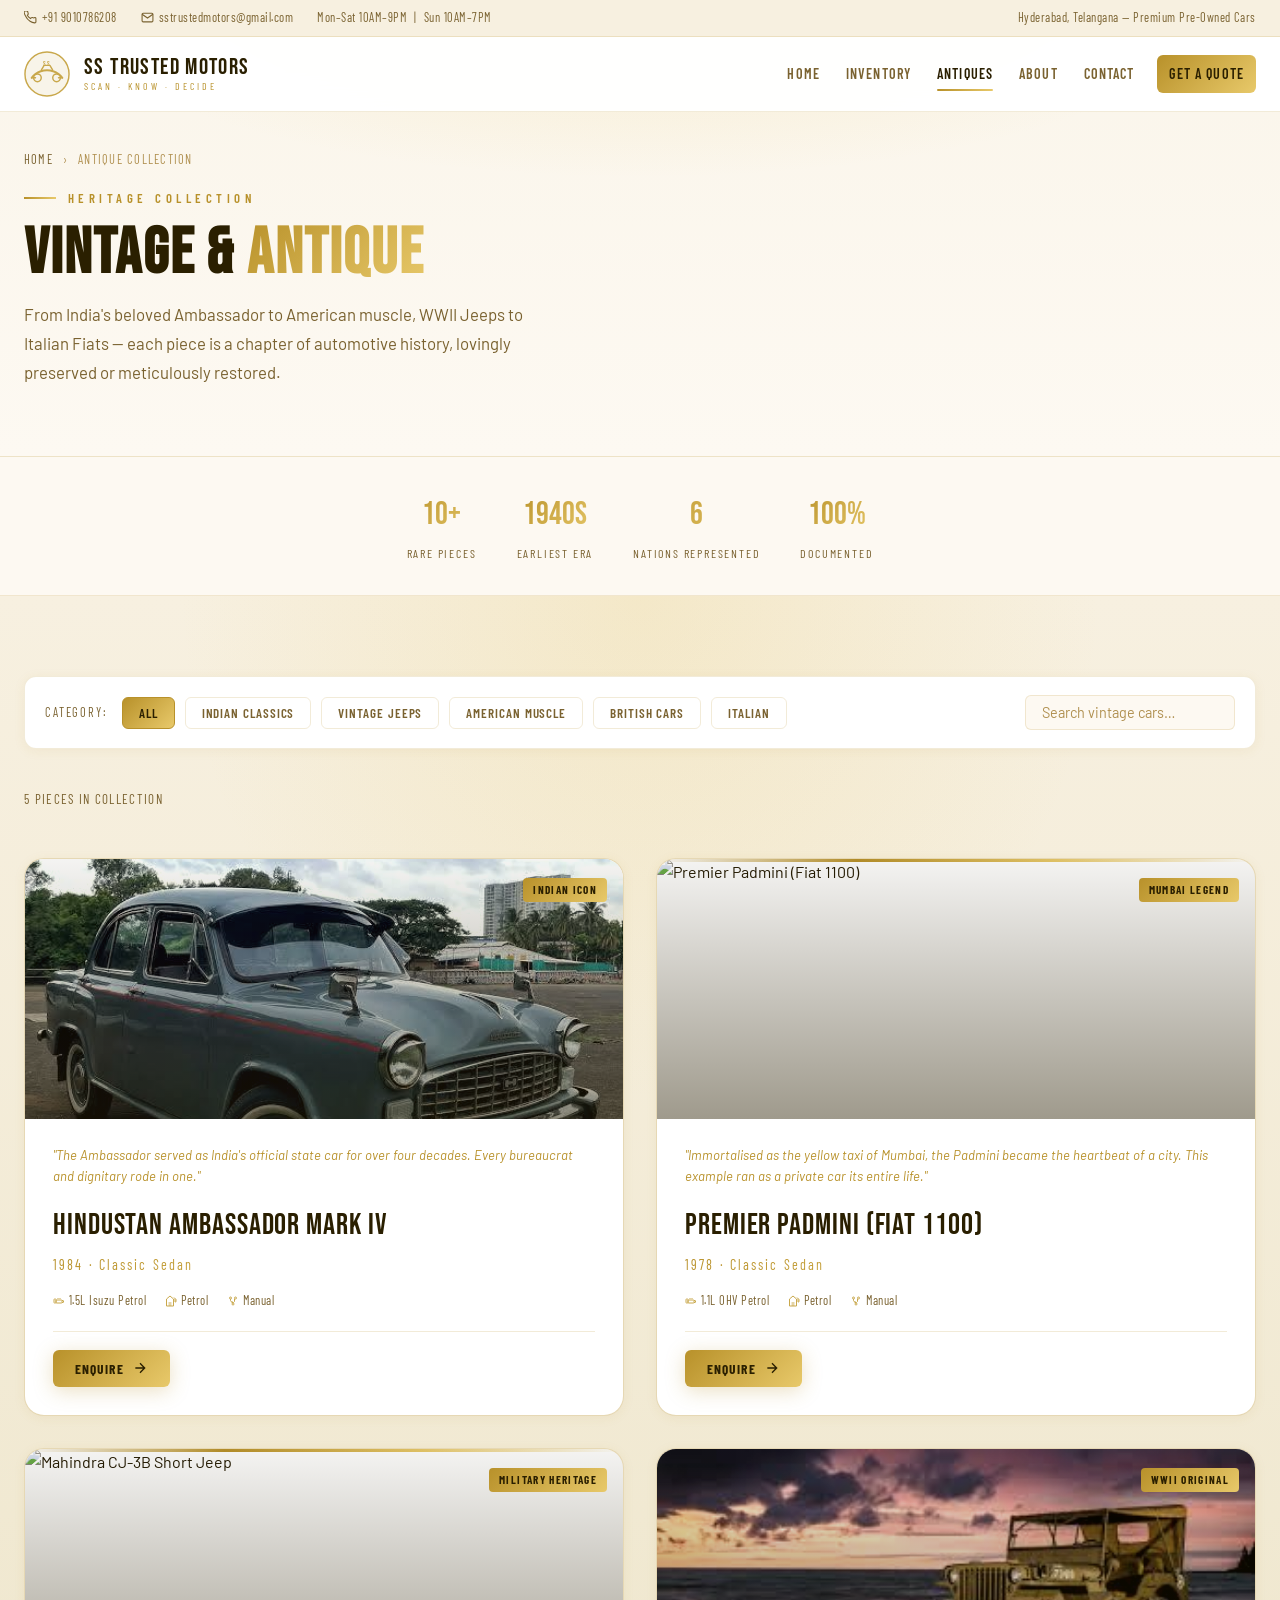
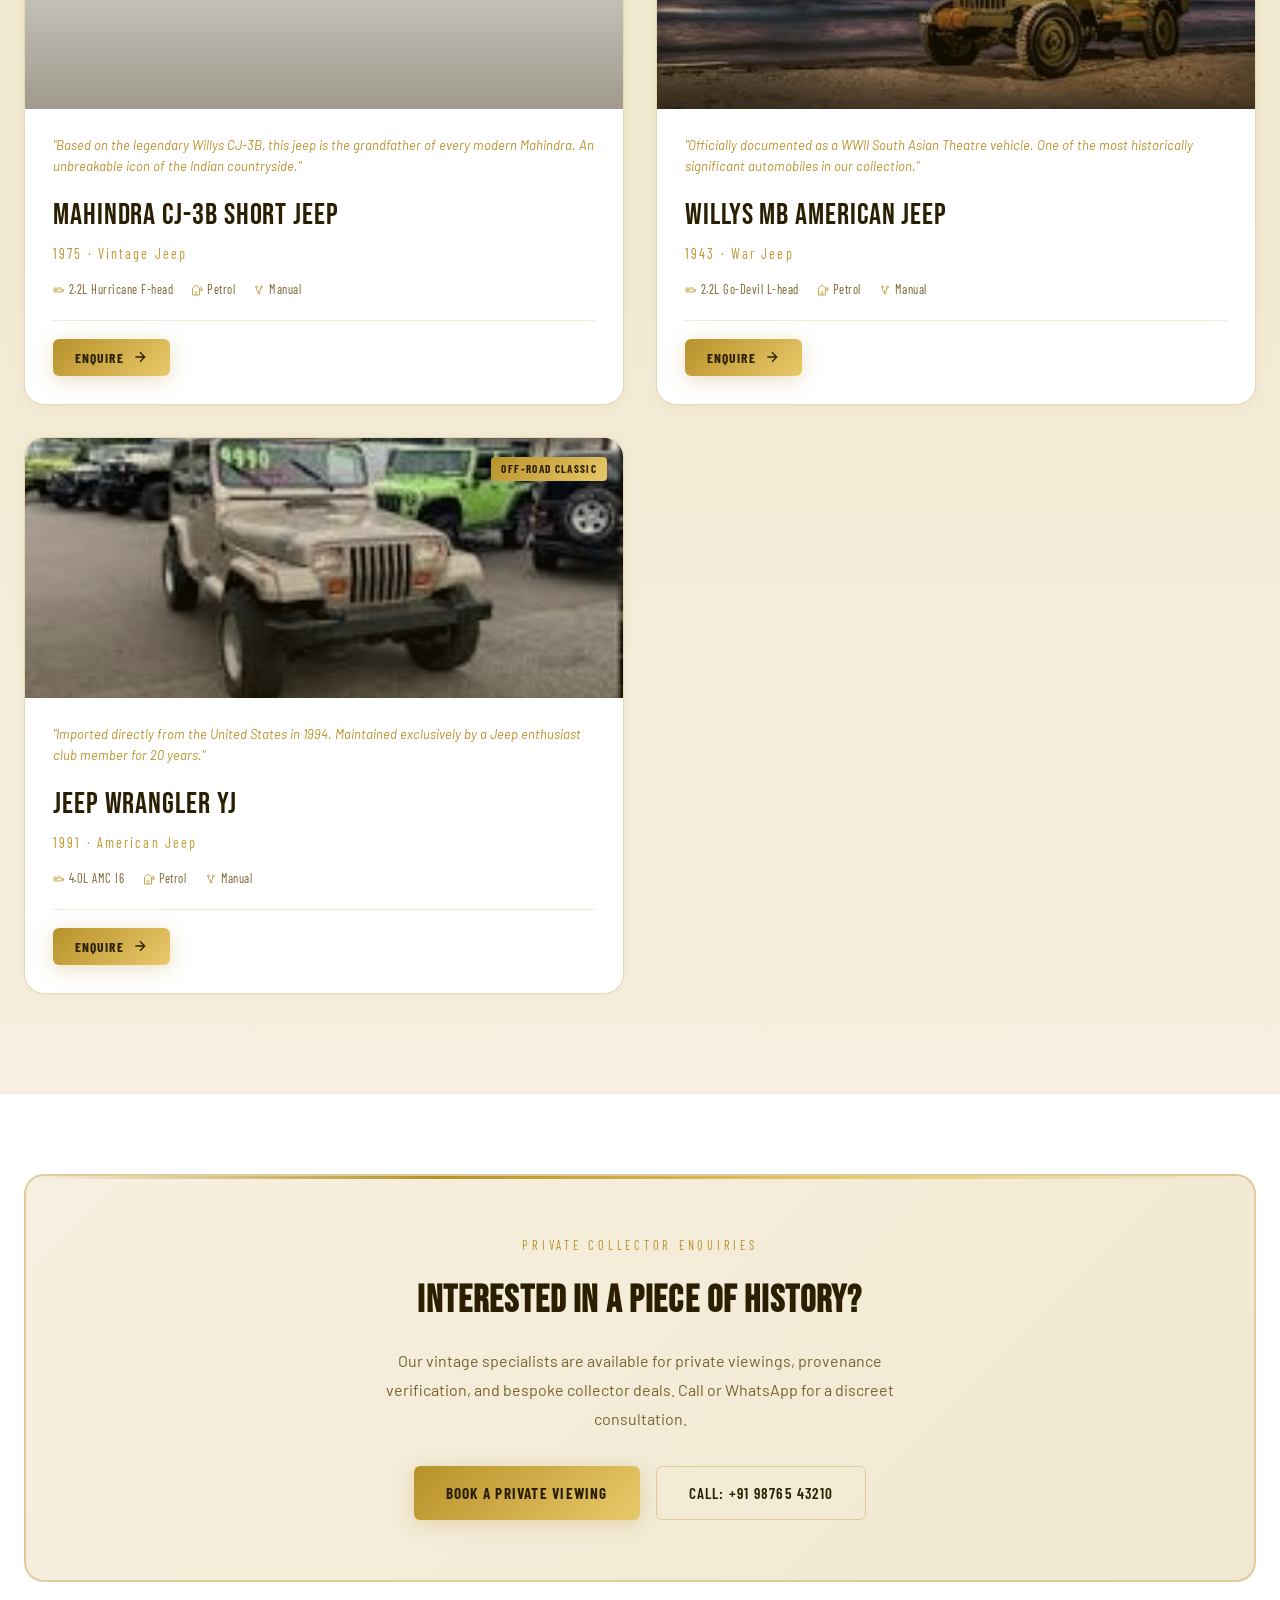
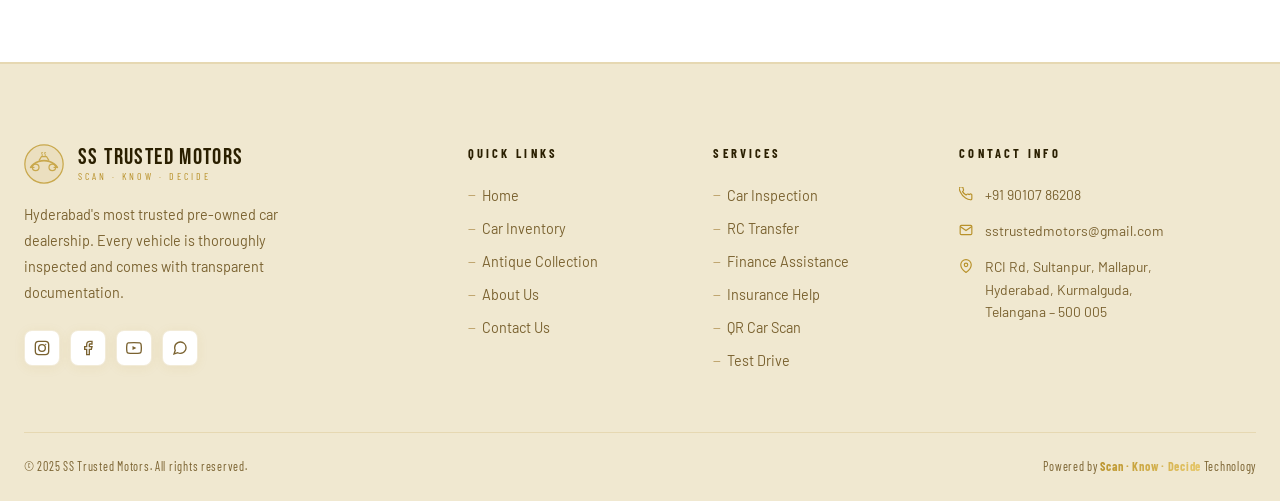
==== antiques.html @ 3db5853d "Add files via upload" ====
<!DOCTYPE html>
<html lang="en">
<head>
  <meta charset="UTF-8">
  <meta name="viewport" content="width=device-width, initial-scale=1.0">
  <title>Antique Collection — SS Trusted Motors</title>
  <meta name="description" content="Rare vintage and classic cars at SS Trusted Motors — Ambassador, Fiat Padmini, Willys Jeep, Mustang, Jaguars and more.">
  <link rel="stylesheet" href="css/styles.css">
</head>
<body>
<div id="header-placeholder"></div>

<section class="page-hero">
  <div class="container">
    <div class="page-hero-content">
      <div class="page-breadcrumb"><a href="index.html">Home</a><span>›</span><span>Antique Collection</span></div>
      <div class="section-label" style="color:var(--gold);">Heritage Collection</div>
      <h1 class="section-title" style="margin-top:14px;font-size:clamp(2.5rem,5vw,4.5rem);">Vintage &amp; <span style="background:linear-gradient(135deg,var(--gold),var(--gold-light));-webkit-background-clip:text;-webkit-text-fill-color:transparent;background-clip:text;">Antique</span></h1>
      <p class="section-sub" style="margin-top:14px;">From India's beloved Ambassador to American muscle, WWII Jeeps to Italian Fiats — each piece is a chapter of automotive history, lovingly preserved or meticulously restored.</p>
    </div>
  </div>
</section>

<!-- Collection Stats -->
<div style="background:var(--bg-warm);border-bottom:1px solid var(--border);padding:32px 0;">
  <div class="container">
    <div style="display:flex;gap:40px;flex-wrap:wrap;justify-content:center;">
      <div style="text-align:center;">
        <div style="font-family:var(--font-display);font-size:2rem;background:linear-gradient(135deg,var(--gold),var(--gold-light));-webkit-background-clip:text;-webkit-text-fill-color:transparent;background-clip:text;">10+</div>
        <div style="font-family:var(--font-condensed);font-size:.75rem;letter-spacing:.15em;text-transform:uppercase;color:var(--muted);margin-top:4px;">Rare Pieces</div>
      </div>
      <div style="text-align:center;">
        <div style="font-family:var(--font-display);font-size:2rem;background:linear-gradient(135deg,var(--gold),var(--gold-light));-webkit-background-clip:text;-webkit-text-fill-color:transparent;background-clip:text;">1940s</div>
        <div style="font-family:var(--font-condensed);font-size:.75rem;letter-spacing:.15em;text-transform:uppercase;color:var(--muted);margin-top:4px;">Earliest Era</div>
      </div>
      <div style="text-align:center;">
        <div style="font-family:var(--font-display);font-size:2rem;background:linear-gradient(135deg,var(--gold),var(--gold-light));-webkit-background-clip:text;-webkit-text-fill-color:transparent;background-clip:text;">6</div>
        <div style="font-family:var(--font-condensed);font-size:.75rem;letter-spacing:.15em;text-transform:uppercase;color:var(--muted);margin-top:4px;">Nations Represented</div>
      </div>
      <div style="text-align:center;">
        <div style="font-family:var(--font-display);font-size:2rem;background:linear-gradient(135deg,var(--gold),var(--gold-light));-webkit-background-clip:text;-webkit-text-fill-color:transparent;background-clip:text;">100%</div>
        <div style="font-family:var(--font-condensed);font-size:.75rem;letter-spacing:.15em;text-transform:uppercase;color:var(--muted);margin-top:4px;">Documented</div>
      </div>
    </div>
  </div>
</div>

<section class="antiques-section" style="padding-top:80px;">
  <div class="container" style="position:relative;z-index:1;">

    <!-- Category filter -->
    <div class="filter-bar" style="margin-bottom:40px;">
      <span class="filter-label">Category:</span>
      <button class="filter-btn active" data-filter="all">All</button>
      <button class="filter-btn" data-filter="Classic Sedan">Indian Classics</button>
      <button class="filter-btn" data-filter="Vintage Jeep">Vintage Jeeps</button>
      <button class="filter-btn" data-filter="American Muscle">American Muscle</button>
      <button class="filter-btn" data-filter="British">British Cars</button>
      <button class="filter-btn" data-filter="Italian">Italian</button>
      <div class="filter-search"><input type="text" id="ant-search" placeholder="Search vintage cars…" autocomplete="off"></div>
    </div>

    <div id="antique-count" style="font-family:var(--font-condensed);font-size:.82rem;letter-spacing:.1em;color:var(--muted);text-transform:uppercase;margin-bottom:20px;"></div>

    <div class="antiques-grid" id="antiques-container">
      <div class="loading-state" style="grid-column:1/-1;"><div class="loading-spinner" style="border-top-color:var(--gold);"></div>Loading collection…</div>
    </div>
  </div>
</section>

<!-- Collector CTA -->
<section style="padding:80px 0;">
  <div class="container">
    <div class="reveal" style="background:linear-gradient(135deg,var(--bg-mid),var(--bg-soft));border:2px solid var(--border-mid);border-radius:var(--radius-lg);padding:60px 48px;text-align:center;position:relative;overflow:hidden;">
      <div style="position:absolute;top:0;left:0;right:0;height:3px;background:linear-gradient(90deg,transparent,var(--gold),var(--gold-light),transparent);"></div>
      <div style="font-family:var(--font-condensed);font-size:.78rem;letter-spacing:.3em;text-transform:uppercase;color:var(--gold);margin-bottom:14px;">Private Collector Enquiries</div>
      <h2 style="font-family:var(--font-display);font-size:clamp(1.8rem,3vw,2.8rem);letter-spacing:.03em;color:var(--text);margin-bottom:16px;">Interested in a Piece of History?</h2>
      <p style="color:var(--muted);max-width:520px;margin:0 auto 32px;line-height:1.8;">Our vintage specialists are available for private viewings, provenance verification, and bespoke collector deals. Call or WhatsApp for a discreet consultation.</p>
      <div style="display:flex;gap:16px;justify-content:center;flex-wrap:wrap;">
        <a href="contact.html" class="btn btn-gold">Book a Private Viewing</a>
        <a href="tel:+919876543210" class="btn btn-outline">Call: +91 98765 43210</a>
      </div>
    </div>
  </div>
</section>

<div id="footer-placeholder"></div>
<script src="js/partials.js"></script>
<script src="js/main.js"></script>
<script>
let allAntiques=[], activeFilter='all', searchQuery='';

// Broad category matching
function matchFilter(car, filter){
  if(filter==='all') return true;
  if(filter==='Classic Sedan') return car.category.includes('Sedan')||car.category.includes('Classic');
  if(filter==='Vintage Jeep') return car.category.includes('Jeep');
  if(filter==='American Muscle') return car.category.includes('American')||car.category.includes('Muscle');
  if(filter==='British') return car.category.includes('British');
  if(filter==='Italian') return car.category.includes('Italian');
  return true;
}

function renderAntiques(){
  let filtered=[...allAntiques];
  filtered=filtered.filter(c=>matchFilter(c,activeFilter));
  if(searchQuery){
    const q=searchQuery.toLowerCase();
    filtered=filtered.filter(c=>c.name.toLowerCase().includes(q)||String(c.year).includes(q)||c.category.toLowerCase().includes(q));
  }
  const container=document.getElementById('antiques-container');
  document.getElementById('antique-count').textContent=`${filtered.length} piece${filtered.length!==1?'s':''} in collection`;
  if(!filtered.length){container.innerHTML='<div class="empty-state" style="grid-column:1/-1;"><p>No pieces match.</p></div>';return;}
  container.innerHTML=filtered.map(c=>SS.antiqueCardHTML(c)).join('');
  SS.triggerReveal(container);
}

(async function(){
  try{
    allAntiques=await SS.fetchJSON('data/antiques.json');
    renderAntiques();
  }catch(e){document.getElementById('antiques-container').innerHTML='<div class="empty-state" style="grid-column:1/-1;"><p>Failed to load.</p></div>';}

  document.querySelectorAll('.filter-btn').forEach(btn=>{
    btn.addEventListener('click',()=>{
      activeFilter=btn.dataset.filter;
      document.querySelectorAll('.filter-btn').forEach(b=>b.classList.remove('active'));
      btn.classList.add('active'); renderAntiques();
    });
  });

  let t;
  document.getElementById('ant-search').addEventListener('input',e=>{
    clearTimeout(t);t=setTimeout(()=>{searchQuery=e.target.value.trim();renderAntiques();},300);
  });
})();
</script>
</body>
</html>
---- css/styles.css ----
/* =============================================
   SS Trusted Motors — styles.css
   Pure White & Gold Luxury Theme
   ============================================= */

@import url('https://fonts.googleapis.com/css2?family=Bebas+Neue&family=Barlow:ital,wght@0,300;0,400;0,500;0,600;0,700;1,300&family=Barlow+Condensed:wght@400;500;600;700&display=swap');

:root {
  --gold:         #b8912a;
  --gold-mid:     #c9a84c;
  --gold-light:   #e8c96a;
  --gold-pale:    #f5e6b8;
  --gold-faint:   #fdf6e3;
  --gold-glow:    rgba(184,145,42,0.28);

  --bg:           #ffffff;
  --bg-warm:      #fdf9f2;
  --bg-mid:       #f7f0e0;
  --bg-soft:      #f0e8d0;
  --bg-card:      #ffffff;
  --bg-section:   #faf5ea;

  --border:       rgba(184,145,42,0.18);
  --border-mid:   rgba(184,145,42,0.35);
  --border-strong:rgba(184,145,42,0.55);

  --text:         #2a1f00;
  --text-mid:     #4a3800;
  --muted:        #7a6230;
  --muted-light:  #b09050;

  --font-display:   'Bebas Neue', sans-serif;
  --font-condensed: 'Barlow Condensed', sans-serif;
  --font-body:      'Barlow', sans-serif;
  --radius:    12px;
  --radius-lg: 20px;
  --shadow-sm:   0 2px 12px rgba(184,145,42,0.08);
  --shadow-card: 0 6px 32px rgba(184,145,42,0.12), 0 1px 6px rgba(0,0,0,0.04);
  --shadow-gold: 0 12px 48px rgba(184,145,42,0.22);
  --transition:  all 0.3s cubic-bezier(0.4,0,0.2,1);
}

*,*::before,*::after{box-sizing:border-box;margin:0;padding:0}
html{scroll-behavior:smooth}
body{font-family:var(--font-body);background:var(--bg);color:var(--text);line-height:1.6;overflow-x:hidden}
img{max-width:100%;height:auto;display:block}
a{text-decoration:none;color:inherit}
ul{list-style:none}
button{cursor:pointer;border:none;font-family:inherit}
::-webkit-scrollbar{width:6px}
::-webkit-scrollbar-track{background:var(--bg-mid)}
::-webkit-scrollbar-thumb{background:var(--gold-mid);border-radius:3px}

/* ─── Typography ─── */
.section-label{font-family:var(--font-condensed);font-size:.8rem;font-weight:600;letter-spacing:.35em;text-transform:uppercase;color:var(--gold);display:flex;align-items:center;gap:12px}
.section-label::before{content:'';width:32px;height:2px;background:linear-gradient(90deg,var(--gold),var(--gold-light));display:inline-block;flex-shrink:0}
.section-title{font-family:var(--font-display);font-size:clamp(2.2rem,5vw,4rem);letter-spacing:.03em;line-height:1;color:var(--text)}
.section-sub{font-size:1.05rem;color:var(--muted);max-width:540px;line-height:1.7}
.container{max-width:1280px;margin:0 auto;padding:0 24px}
section{padding:100px 0}

/* ─── Buttons ─── */
.btn{display:inline-flex;align-items:center;gap:8px;padding:14px 32px;border-radius:6px;font-family:var(--font-condensed);font-size:.95rem;font-weight:600;letter-spacing:.08em;text-transform:uppercase;transition:var(--transition);border:none}
.btn-primary{background:linear-gradient(135deg,var(--gold),var(--gold-light));color:var(--text);box-shadow:0 4px 20px var(--gold-glow)}
.btn-primary:hover{background:linear-gradient(135deg,var(--gold-mid),var(--gold-pale));transform:translateY(-2px);box-shadow:0 10px 32px var(--gold-glow)}
.btn-outline{background:transparent;color:var(--text);border:1.5px solid var(--border-mid)}
.btn-outline:hover{border-color:var(--gold);color:var(--gold);background:rgba(184,145,42,.06);transform:translateY(-2px)}
.btn-gold{background:linear-gradient(135deg,var(--gold),var(--gold-light));color:var(--text);font-weight:700;box-shadow:0 4px 20px var(--gold-glow)}
.btn-gold:hover{transform:translateY(-2px);box-shadow:0 10px 32px var(--gold-glow)}
.btn-sm{padding:10px 22px;font-size:.85rem}
.btn svg{width:16px;height:16px;flex-shrink:0}

/* ─── Badge ─── */
.badge{display:inline-block;padding:3px 10px;border-radius:4px;font-family:var(--font-condensed);font-size:.7rem;font-weight:700;letter-spacing:.12em;text-transform:uppercase;background:linear-gradient(135deg,var(--gold),var(--gold-light));color:var(--text)}
.badge-gold{background:linear-gradient(135deg,var(--gold),var(--gold-light));color:var(--text)}

/* ─── HEADER ─── */
.site-header{position:fixed;top:0;left:0;right:0;z-index:1000;background:rgba(255,255,255,.97);backdrop-filter:blur(16px);border-bottom:1px solid var(--border);transition:var(--transition)}
.site-header.scrolled{box-shadow:var(--shadow-card)}
.header-top{border-bottom:1px solid var(--border);padding:8px 0;background:var(--bg-mid)}
.header-top-inner{display:flex;justify-content:space-between;align-items:center;font-size:.78rem;color:var(--muted);font-family:var(--font-condensed);letter-spacing:.04em}
.header-contact-strip{display:flex;gap:24px}
.header-contact-strip a{color:var(--muted);transition:color .2s;display:inline-flex;align-items:center;gap:5px}
.header-contact-strip a:hover{color:var(--gold)}
.header-main{display:flex;align-items:center;justify-content:space-between;padding:14px 0}
.logo{display:flex;align-items:center;gap:14px}
.logo-icon{width:46px;height:46px}
.logo-icon svg{width:100%;height:100%}
.logo-text{display:flex;flex-direction:column;line-height:1}
.logo-name{font-family:var(--font-display);font-size:1.45rem;letter-spacing:.06em;color:var(--text)}
.logo-tagline{font-family:var(--font-condensed);font-size:.62rem;letter-spacing:.3em;text-transform:uppercase;color:var(--gold);margin-top:2px}
.nav-menu{display:flex;align-items:center;gap:2px}
.nav-link{font-family:var(--font-condensed);font-size:.88rem;font-weight:600;letter-spacing:.08em;text-transform:uppercase;color:var(--muted);padding:8px 12px;border-radius:6px;transition:var(--transition);position:relative}
.nav-link:hover,.nav-link.active{color:var(--text)}
.nav-link.active::after{content:'';position:absolute;bottom:2px;left:12px;right:12px;height:2px;background:linear-gradient(90deg,var(--gold),var(--gold-light));border-radius:1px}
.nav-cta{background:linear-gradient(135deg,var(--gold),var(--gold-light));color:var(--text)!important;border-radius:6px;margin-left:8px}
.nav-cta:hover{box-shadow:0 4px 16px var(--gold-glow);transform:translateY(-1px)}
.nav-cta::after{display:none!important}
.nav-toggle{display:none;background:none;flex-direction:column;gap:5px;padding:6px}
.nav-toggle span{width:24px;height:2px;background:var(--text);border-radius:2px;transition:var(--transition);display:block}
.nav-toggle.open span:nth-child(1){transform:rotate(45deg) translate(5px,5px)}
.nav-toggle.open span:nth-child(2){opacity:0}
.nav-toggle.open span:nth-child(3){transform:rotate(-45deg) translate(5px,-5px)}

/* ─── HERO ─── */
.hero{min-height:100vh;display:flex;align-items:center;position:relative;overflow:hidden;padding-top:100px;background:var(--bg-section)}
.hero-bg{position:absolute;inset:0;background:radial-gradient(ellipse 80% 70% at 60% 50%,rgba(232,201,106,.32) 0%,transparent 65%),radial-gradient(ellipse 60% 80% at 0% 50%,rgba(245,230,184,.5) 0%,transparent 55%),linear-gradient(135deg,var(--bg-warm) 0%,var(--bg-mid) 100%);z-index:0}
.hero-bg-img{position:absolute;inset:0;background:url('https://images.unsplash.com/photo-1492144534655-ae79c964c9d7?w=1600&q=60') center/cover no-repeat;opacity:.04;z-index:-1}
.hero-grid{position:absolute;inset:0;background-image:linear-gradient(rgba(184,145,42,.07) 1px,transparent 1px),linear-gradient(90deg,rgba(184,145,42,.07) 1px,transparent 1px);background-size:60px 60px;z-index:0}
.hero-content{position:relative;z-index:1;max-width:680px}
.hero-eyebrow{display:inline-flex;align-items:center;gap:10px;background:rgba(184,145,42,.12);border:1px solid var(--border-mid);border-radius:100px;padding:6px 16px;font-family:var(--font-condensed);font-size:.78rem;font-weight:600;letter-spacing:.2em;text-transform:uppercase;color:var(--gold);margin-bottom:28px;animation:fadeInDown .8s ease both}
.hero-eyebrow span{width:6px;height:6px;border-radius:50%;background:var(--gold);animation:pulse 2s ease-in-out infinite}
.hero-title{font-family:var(--font-display);font-size:clamp(3.5rem,8vw,7.5rem);line-height:.92;letter-spacing:.02em;margin-bottom:16px;color:var(--text);animation:fadeInUp .8s .1s ease both}
.hero-title .accent{background:linear-gradient(135deg,var(--gold),#d4a017,var(--gold-light));-webkit-background-clip:text;-webkit-text-fill-color:transparent;background-clip:text}
.hero-tagline{font-family:var(--font-condensed);font-size:clamp(1.1rem,2.5vw,1.5rem);font-weight:400;letter-spacing:.5em;text-transform:uppercase;color:var(--muted);margin-bottom:28px;animation:fadeInUp .8s .2s ease both}
.hero-desc{font-size:1.05rem;color:var(--muted);line-height:1.8;max-width:500px;margin-bottom:44px;animation:fadeInUp .8s .3s ease both}
.hero-actions{display:flex;gap:16px;flex-wrap:wrap;animation:fadeInUp .8s .4s ease both}
.hero-stats{display:flex;gap:40px;margin-top:64px;padding-top:40px;border-top:1px solid var(--border);animation:fadeInUp .8s .5s ease both;flex-wrap:wrap}
.hero-stat-num{font-family:var(--font-display);font-size:2.4rem;color:var(--text);letter-spacing:.02em;line-height:1}
.hero-stat-num span{background:linear-gradient(135deg,var(--gold),var(--gold-light));-webkit-background-clip:text;-webkit-text-fill-color:transparent;background-clip:text}
.hero-stat-label{font-family:var(--font-condensed);font-size:.75rem;letter-spacing:.2em;text-transform:uppercase;color:var(--muted);margin-top:4px}
.hero-car-visual{position:absolute;right:-5%;bottom:0;width:55%;z-index:0;opacity:.85;animation:heroCarSlide 1s .2s ease both}
.hero-car-visual img{width:100%;filter:drop-shadow(0 20px 60px rgba(184,145,42,.2))}

/* ─── Smart Showroom ─── */
.smart-showroom{background:var(--bg-warm);border-top:1px solid var(--border);border-bottom:1px solid var(--border);padding:80px 0}
.showroom-grid{display:grid;grid-template-columns:1fr 1fr;gap:80px;align-items:center}
.showroom-steps{display:flex;flex-direction:column;gap:28px;margin-top:40px}
.showroom-step{display:flex;gap:20px;align-items:flex-start}
.step-num{font-family:var(--font-display);font-size:2.8rem;background:linear-gradient(135deg,var(--gold),var(--gold-light));-webkit-background-clip:text;-webkit-text-fill-color:transparent;background-clip:text;line-height:1;opacity:.45;min-width:44px}
.step-title{font-family:var(--font-condensed);font-size:1.1rem;font-weight:600;letter-spacing:.06em;color:var(--text);margin-bottom:6px}
.step-desc{font-size:.9rem;color:var(--muted);line-height:1.7}
.showroom-visual{position:relative;display:flex;align-items:center;justify-content:center}
.qr-demo-card{background:var(--bg-card);border:1px solid var(--border);border-radius:var(--radius-lg);padding:36px;text-align:center;max-width:360px;box-shadow:var(--shadow-card);position:relative;overflow:hidden}
.qr-demo-card::before{content:'';position:absolute;top:0;left:0;right:0;height:3px;background:linear-gradient(90deg,transparent,var(--gold),var(--gold-light),transparent)}
.qr-demo-label{font-family:var(--font-condensed);font-size:.75rem;letter-spacing:.2em;text-transform:uppercase;color:var(--muted);margin-bottom:8px}
.qr-demo-car{font-family:var(--font-display);font-size:1.6rem;color:var(--text)}
.qr-demo-year{font-family:var(--font-condensed);color:var(--gold);font-size:1rem;letter-spacing:.1em}
.qr-demo-btn{margin-top:20px;width:100%}

/* ─── Car Cards ─── */
.cars-grid{display:grid;grid-template-columns:repeat(auto-fill,minmax(300px,1fr));gap:24px;margin-top:48px}
.car-card{background:var(--bg-card);border:1px solid var(--border);border-radius:var(--radius-lg);overflow:hidden;transition:var(--transition);cursor:pointer}
.car-card:hover{transform:translateY(-8px);border-color:var(--gold-mid);box-shadow:var(--shadow-gold)}
.car-img-wrap{position:relative;height:210px;overflow:hidden;background:var(--bg-mid)}
.car-img-wrap img{width:100%;height:100%;object-fit:cover;transition:transform .5s ease}
.car-card:hover .car-img-wrap img{transform:scale(1.05)}
.car-img-overlay{position:absolute;inset:0;background:linear-gradient(to top,rgba(42,31,0,.4) 0%,transparent 55%)}
.car-badge{position:absolute;top:12px;left:12px;z-index:2}
.car-body{padding:20px}
.car-meta{display:flex;gap:12px;margin-bottom:10px;flex-wrap:wrap}
.car-meta-item{display:flex;align-items:center;gap:4px;font-family:var(--font-condensed);font-size:.75rem;letter-spacing:.04em;color:var(--muted)}
.car-meta-item svg{width:12px;height:12px;color:var(--gold);flex-shrink:0}
.car-name{font-family:var(--font-display);font-size:1.4rem;letter-spacing:.03em;color:var(--text);margin-bottom:2px}
.car-year{font-family:var(--font-condensed);font-size:.82rem;color:var(--muted);letter-spacing:.1em;margin-bottom:14px}
.car-price{font-family:var(--font-display);font-size:1.5rem;letter-spacing:.02em;background:linear-gradient(135deg,var(--gold),var(--gold-mid));-webkit-background-clip:text;-webkit-text-fill-color:transparent;background-clip:text}
.car-price-label{font-family:var(--font-condensed);font-size:.68rem;color:var(--muted);letter-spacing:.15em;text-transform:uppercase}
.car-footer{display:flex;align-items:center;justify-content:space-between;margin-top:16px;padding-top:14px;border-top:1px solid var(--border)}

/* ─── Category Tabs ─── */
.category-tabs{display:flex;gap:8px;margin-bottom:36px;flex-wrap:wrap;padding-bottom:20px;border-bottom:1px solid var(--border)}
.cat-tab{background:transparent;border:1.5px solid var(--border);color:var(--muted);border-radius:8px;padding:10px 20px;font-family:var(--font-condensed);font-size:.85rem;font-weight:600;letter-spacing:.08em;text-transform:uppercase;transition:var(--transition);cursor:pointer;display:flex;align-items:center;gap:8px}
.cat-tab:hover{border-color:var(--gold-mid);color:var(--text)}
.cat-tab.active{background:linear-gradient(135deg,var(--gold),var(--gold-light));border-color:var(--gold);color:var(--text);box-shadow:0 4px 16px var(--gold-glow)}
.cat-tab .count{background:rgba(255,255,255,.5);border-radius:100px;padding:1px 8px;font-size:.7rem}
.cat-tab.active .count{background:rgba(42,31,0,.15)}

/* ─── Premium Brand Strip ─── */
.brand-strip{display:flex;gap:12px;flex-wrap:wrap;margin-bottom:32px;align-items:center}
.brand-pill{background:var(--bg-card);border:1px solid var(--border);border-radius:100px;padding:6px 16px;font-family:var(--font-condensed);font-size:.78rem;font-weight:600;letter-spacing:.1em;text-transform:uppercase;color:var(--muted);cursor:pointer;transition:var(--transition)}
.brand-pill:hover,.brand-pill.active{background:linear-gradient(135deg,var(--gold),var(--gold-light));border-color:var(--gold);color:var(--text)}

/* ─── Antique Cards ─── */
.antiques-section{background:linear-gradient(180deg,var(--bg-mid) 0%,var(--bg-soft) 50%,var(--bg-mid) 100%);position:relative;overflow:hidden}
.antiques-section::before{content:'';position:absolute;inset:0;background:radial-gradient(ellipse 60% 40% at 50% 0%,rgba(232,201,106,.2) 0%,transparent 60%)}
.antiques-grid{display:grid;grid-template-columns:repeat(auto-fill,minmax(460px,1fr));gap:32px;margin-top:48px}
.antique-card{background:var(--bg-card);border:1px solid var(--border-mid);border-radius:var(--radius-lg);overflow:hidden;transition:var(--transition);position:relative;box-shadow:var(--shadow-sm)}
.antique-card::before{content:'';position:absolute;top:0;left:0;right:0;height:3px;background:linear-gradient(90deg,transparent,var(--gold),var(--gold-light),transparent)}
.antique-card:hover{transform:translateY(-10px);border-color:var(--gold-mid);box-shadow:var(--shadow-gold)}
.antique-img-wrap{position:relative;height:260px;overflow:hidden}
.antique-img-wrap img{width:100%;height:100%;object-fit:cover;transition:transform .6s ease;filter:sepia(15%) contrast(1.05) saturate(.9)}
.antique-card:hover .antique-img-wrap img{transform:scale(1.06)}
.antique-img-overlay{position:absolute;inset:0;background:linear-gradient(to bottom,rgba(42,31,0,.05) 0%,rgba(42,31,0,.45) 100%)}
.antique-badge{position:absolute;top:16px;right:16px;z-index:2}
.antique-body{padding:26px 28px 28px}
.antique-heritage{font-family:var(--font-body);font-style:italic;font-size:.82rem;color:var(--gold);margin-bottom:14px;line-height:1.6}
.antique-name{font-family:var(--font-display);font-size:1.9rem;letter-spacing:.03em;color:var(--text);margin-bottom:4px}
.antique-year{font-family:var(--font-condensed);font-size:.88rem;letter-spacing:.15em;margin-bottom:14px;background:linear-gradient(135deg,var(--gold),var(--gold-light));-webkit-background-clip:text;-webkit-text-fill-color:transparent;background-clip:text}
.antique-specs{display:flex;gap:18px;margin-bottom:18px;flex-wrap:wrap}
.antique-spec-item{display:flex;align-items:center;gap:4px;font-family:var(--font-condensed);font-size:.78rem;letter-spacing:.04em;color:var(--muted)}
.antique-spec-item svg{width:12px;height:12px;color:var(--gold-mid);flex-shrink:0}
.antique-footer{display:flex;align-items:center;justify-content:space-between;margin-top:20px;padding-top:18px;border-top:1px solid var(--border)}
.antique-price{font-family:var(--font-display);font-size:1.7rem;letter-spacing:.02em;background:linear-gradient(135deg,var(--gold),var(--gold-light));-webkit-background-clip:text;-webkit-text-fill-color:transparent;background-clip:text}
.antique-price-label{font-family:var(--font-condensed);font-size:.68rem;color:var(--muted);letter-spacing:.15em;text-transform:uppercase}

/* ─── Why Choose Us ─── */
.why-us-grid{display:grid;grid-template-columns:repeat(4,1fr);gap:24px;margin-top:48px}
.why-card{background:var(--bg-card);border:1px solid var(--border);border-radius:var(--radius-lg);padding:32px 24px;transition:var(--transition);position:relative;overflow:hidden;box-shadow:var(--shadow-sm)}
.why-card::after{content:'';position:absolute;bottom:0;left:0;right:0;height:2px;background:linear-gradient(90deg,var(--gold),var(--gold-light));transform:scaleX(0);transition:transform .3s ease}
.why-card:hover{border-color:var(--gold-mid);transform:translateY(-6px);box-shadow:var(--shadow-gold)}
.why-card:hover::after{transform:scaleX(1)}
.why-icon{width:52px;height:52px;border-radius:12px;background:rgba(184,145,42,.12);display:flex;align-items:center;justify-content:center;margin-bottom:20px;color:var(--gold)}
.why-icon svg{width:24px;height:24px}
.why-title{font-family:var(--font-condensed);font-size:1.05rem;font-weight:700;letter-spacing:.06em;color:var(--text);margin-bottom:8px;text-transform:uppercase}
.why-desc{font-size:.88rem;color:var(--muted);line-height:1.7}

/* ─── Section Header ─── */
.section-header{display:flex;justify-content:space-between;align-items:flex-end;margin-bottom:8px}
.section-header-text{display:flex;flex-direction:column;gap:12px}

/* ─── Filter Bar ─── */
.filter-bar{display:flex;gap:10px;flex-wrap:wrap;margin-bottom:32px;padding:18px 20px;background:var(--bg-card);border:1px solid var(--border);border-radius:var(--radius);align-items:center;box-shadow:var(--shadow-sm)}
.filter-label{font-family:var(--font-condensed);font-size:.78rem;letter-spacing:.15em;text-transform:uppercase;color:var(--muted);margin-right:4px}
.filter-btn{background:transparent;border:1px solid var(--border);color:var(--muted);border-radius:6px;padding:7px 16px;font-family:var(--font-condensed);font-size:.82rem;font-weight:600;letter-spacing:.07em;text-transform:uppercase;transition:var(--transition);cursor:pointer}
.filter-btn:hover,.filter-btn.active{background:linear-gradient(135deg,var(--gold),var(--gold-light));border-color:var(--gold);color:var(--text)}
.filter-search{margin-left:auto}
.filter-search input{background:var(--bg-warm);border:1px solid var(--border);color:var(--text);border-radius:6px;padding:8px 16px;font-family:var(--font-body);font-size:.9rem;outline:none;width:210px;transition:var(--transition)}
.filter-search input::placeholder{color:var(--muted-light)}
.filter-search input:focus{border-color:var(--gold);box-shadow:0 0 0 3px rgba(184,145,42,.1)}

/* ─── Page Hero ─── */
.page-hero{padding:150px 0 70px;background:linear-gradient(180deg,var(--bg-section) 0%,var(--bg-warm) 100%);border-bottom:1px solid var(--border);position:relative;overflow:hidden}
.page-hero::before{content:'';position:absolute;inset:0;background:radial-gradient(ellipse 70% 60% at 50% 0%,rgba(232,201,106,.22) 0%,transparent 65%)}
.page-hero-content{position:relative;z-index:1}
.page-breadcrumb{font-family:var(--font-condensed);font-size:.78rem;letter-spacing:.1em;text-transform:uppercase;color:var(--muted);margin-bottom:18px;display:flex;gap:10px;align-items:center}
.page-breadcrumb a{color:var(--muted);transition:color .2s}
.page-breadcrumb a:hover{color:var(--gold)}
.page-breadcrumb span{color:var(--muted-light)}

/* ─── Car Details Page ─── */
.car-details-layout{display:grid;grid-template-columns:1fr 400px;gap:44px;margin-top:56px;align-items:start}
.car-details-gallery{border-radius:var(--radius-lg);overflow:hidden;border:1px solid var(--border);background:var(--bg-card);box-shadow:var(--shadow-card)}
.car-details-main-img{width:100%;height:380px;object-fit:cover}
.car-details-info{position:sticky;top:105px}
.info-card{background:var(--bg-card);border:1px solid var(--border);border-radius:var(--radius-lg);padding:28px;margin-bottom:18px;position:relative;overflow:hidden;box-shadow:var(--shadow-card)}
.info-card::before{content:'';position:absolute;top:0;left:0;right:0;height:3px;background:linear-gradient(90deg,var(--gold),var(--gold-light),transparent)}
.details-price-block{margin-bottom:20px}
.details-price-label{font-family:var(--font-condensed);font-size:.72rem;letter-spacing:.2em;text-transform:uppercase;color:var(--muted);margin-bottom:5px}
.details-price{font-family:var(--font-display);font-size:2.6rem;letter-spacing:.02em;line-height:1;background:linear-gradient(135deg,var(--gold),var(--gold-mid));-webkit-background-clip:text;-webkit-text-fill-color:transparent;background-clip:text}
.details-condition{display:inline-flex;align-items:center;gap:6px;background:rgba(46,180,80,.08);border:1px solid rgba(46,180,80,.22);border-radius:100px;padding:4px 12px;font-family:var(--font-condensed);font-size:.72rem;letter-spacing:.1em;color:#1a7a38;margin-top:10px}
.details-condition::before{content:'';width:6px;height:6px;border-radius:50%;background:#2ec864}
.specs-grid{display:grid;grid-template-columns:1fr 1fr;gap:1px;background:var(--border);border-radius:10px;overflow:hidden;margin-bottom:22px}
.spec-item{background:var(--bg-warm);padding:12px 16px}
.spec-label{font-family:var(--font-condensed);font-size:.68rem;letter-spacing:.15em;text-transform:uppercase;color:var(--muted);margin-bottom:3px}
.spec-value{font-family:var(--font-condensed);font-size:.95rem;font-weight:600;letter-spacing:.04em;color:var(--text)}
.features-list{display:flex;flex-wrap:wrap;gap:7px;margin-bottom:24px}
.feature-tag{background:rgba(184,145,42,.08);border:1px solid var(--border-mid);border-radius:6px;padding:5px 11px;font-family:var(--font-condensed);font-size:.75rem;letter-spacing:.06em;color:var(--text-mid)}
.qr-section{text-align:center;padding:20px;background:var(--bg-section);border-radius:12px;border:1px solid var(--border)}
.qr-note{font-family:var(--font-condensed);font-size:.7rem;letter-spacing:.12em;color:var(--muted);text-transform:uppercase}
.description-block{font-size:.93rem;color:var(--muted);line-height:1.8;margin-bottom:28px}

/* ─── About ─── */
.about-grid{display:grid;grid-template-columns:1fr 1fr;gap:80px;align-items:center}
.about-img-wrap{position:relative;border-radius:var(--radius-lg)}
.about-img-wrap img{width:100%;height:500px;object-fit:cover;border-radius:var(--radius-lg);box-shadow:var(--shadow-card)}
.about-accent-box{position:absolute;bottom:-24px;right:-24px;background:linear-gradient(135deg,var(--gold),var(--gold-light));border-radius:var(--radius);padding:28px 32px;text-align:center;box-shadow:var(--shadow-gold)}
.about-accent-num{font-family:var(--font-display);font-size:2.8rem;color:var(--text);letter-spacing:.02em;line-height:1}
.about-accent-label{font-family:var(--font-condensed);font-size:.72rem;letter-spacing:.15em;text-transform:uppercase;color:var(--text-mid);margin-top:4px}
.about-content{display:flex;flex-direction:column;gap:20px}

/* ─── Contact (no form) ─── */
.contact-full{display:grid;grid-template-columns:repeat(2,1fr);gap:28px;margin-top:56px}
.contact-info-card{background:var(--bg-card);border:1px solid var(--border);border-radius:var(--radius-lg);padding:32px;display:flex;gap:20px;align-items:flex-start;transition:var(--transition);box-shadow:var(--shadow-sm)}
.contact-info-card:hover{border-color:var(--gold-mid);box-shadow:var(--shadow-card)}
.contact-icon{width:52px;height:52px;border-radius:12px;background:rgba(184,145,42,.12);display:flex;align-items:center;justify-content:center;color:var(--gold);flex-shrink:0}
.contact-icon svg{width:24px;height:24px}
.contact-info-title{font-family:var(--font-condensed);font-size:.78rem;letter-spacing:.15em;text-transform:uppercase;color:var(--muted);margin-bottom:8px}
.contact-info-value{font-size:.98rem;color:var(--text);line-height:1.7}
.contact-info-value a{color:var(--text);transition:color .2s}
.contact-info-value a:hover{color:var(--gold)}
.contact-map{border-radius:var(--radius-lg);overflow:hidden;border:1px solid var(--border);height:260px;background:linear-gradient(135deg,var(--bg-mid),var(--bg-soft));display:flex;flex-direction:column;align-items:center;justify-content:center;gap:10px;color:var(--muted);font-family:var(--font-condensed);letter-spacing:.1em;font-size:.88rem;margin-top:28px;box-shadow:var(--shadow-sm)}
.contact-map svg{width:36px;height:36px;color:var(--gold);opacity:.7}
.contact-whatsapp{display:flex;align-items:center;justify-content:center;gap:10px;background:#25D366;color:#fff;border-radius:var(--radius);padding:18px 28px;font-family:var(--font-condensed);font-size:1rem;font-weight:700;letter-spacing:.08em;text-transform:uppercase;margin-top:20px;transition:var(--transition);box-shadow:0 4px 20px rgba(37,211,102,.25)}
.contact-whatsapp:hover{background:#1da851;transform:translateY(-2px);box-shadow:0 8px 28px rgba(37,211,102,.35)}
.contact-whatsapp svg{width:22px;height:22px}
.hours-table{width:100%;border-collapse:collapse;margin-top:8px}
.hours-table tr td{padding:5px 0;font-size:.9rem;color:var(--text)}
.hours-table tr td:last-child{color:var(--gold);font-family:var(--font-condensed);font-weight:600;letter-spacing:.04em;text-align:right}
.hours-table tr.closed td{color:var(--muted)}

/* ─── Footer ─── */
.site-footer{background:var(--bg-soft);border-top:2px solid var(--border);padding:80px 0 0}
.footer-grid{display:grid;grid-template-columns:2fr 1fr 1fr 1.5fr;gap:48px;padding-bottom:60px}
.footer-brand p{font-size:.9rem;color:var(--muted);line-height:1.8;margin-top:18px;max-width:280px}
.footer-col-title{font-family:var(--font-condensed);font-size:.78rem;font-weight:700;letter-spacing:.25em;text-transform:uppercase;color:var(--text);margin-bottom:20px}
.footer-links{display:flex;flex-direction:column;gap:10px}
.footer-links a{font-size:.9rem;color:var(--muted);transition:color .2s;display:flex;align-items:center;gap:6px}
.footer-links a:hover{color:var(--gold)}
.footer-links a::before{content:'—';font-size:.7rem;color:var(--muted-light)}
.footer-contact-item{display:flex;gap:12px;margin-bottom:14px;font-size:.87rem;color:var(--muted);align-items:flex-start}
.footer-contact-item svg{width:14px;height:14px;color:var(--gold);flex-shrink:0;margin-top:3px}
.footer-social{display:flex;gap:10px;margin-top:24px}
.social-btn{width:36px;height:36px;border-radius:8px;background:var(--bg-card);border:1px solid var(--border);display:flex;align-items:center;justify-content:center;color:var(--muted);transition:var(--transition);text-decoration:none;box-shadow:var(--shadow-sm)}
.social-btn:hover{background:linear-gradient(135deg,var(--gold),var(--gold-light));border-color:var(--gold);color:var(--text)}
.social-btn svg{width:16px;height:16px}
.footer-bottom{border-top:1px solid var(--border);padding:24px 0;display:flex;justify-content:space-between;align-items:center;font-family:var(--font-condensed);font-size:.76rem;letter-spacing:.06em;color:var(--muted);flex-wrap:wrap;gap:8px}
.footer-bottom a{color:var(--muted)}
.footer-bottom a:hover{color:var(--gold)}
.gold-text{background:linear-gradient(135deg,var(--gold),var(--gold-light));-webkit-background-clip:text;-webkit-text-fill-color:transparent;background-clip:text;font-weight:700}

/* ─── Loading / States ─── */
.loading-state{text-align:center;padding:80px 20px;color:var(--muted);font-family:var(--font-condensed);letter-spacing:.15em;font-size:.9rem;text-transform:uppercase}
.loading-spinner{width:40px;height:40px;border:2px solid var(--border);border-top-color:var(--gold);border-radius:50%;animation:spin .8s linear infinite;margin:0 auto 20px}
.empty-state{text-align:center;padding:80px 20px;color:var(--muted)}
.empty-state svg{width:48px;height:48px;margin:0 auto 16px;opacity:.3}

/* ─── Animations ─── */
@keyframes fadeInUp{from{opacity:0;transform:translateY(30px)}to{opacity:1;transform:translateY(0)}}
@keyframes fadeInDown{from{opacity:0;transform:translateY(-20px)}to{opacity:1;transform:translateY(0)}}
@keyframes heroCarSlide{from{opacity:0;transform:translateX(60px)}to{opacity:.85;transform:translateX(0)}}
@keyframes spin{to{transform:rotate(360deg)}}
@keyframes pulse{0%,100%{opacity:1}50%{opacity:.4}}
.reveal{opacity:0;transform:translateY(26px);transition:opacity .7s ease,transform .7s ease}
.reveal.visible{opacity:1;transform:translateY(0)}

/* ─── Responsive ─── */
@media(max-width:1100px){
  .why-us-grid{grid-template-columns:repeat(2,1fr)}
  .antiques-grid{grid-template-columns:1fr}
  .footer-grid{grid-template-columns:1fr 1fr;gap:32px}
  .car-details-layout{grid-template-columns:1fr}
  .car-details-info{position:static}
  .contact-full{grid-template-columns:1fr}
}
@media(max-width:900px){
  .header-top{display:none}
  .nav-menu{display:none;flex-direction:column;align-items:stretch;position:absolute;top:100%;left:0;right:0;background:var(--bg);border-bottom:1px solid var(--border);padding:16px;gap:4px;box-shadow:var(--shadow-card)}
  .nav-menu.open{display:flex}
  .nav-toggle{display:flex}
  .showroom-grid{grid-template-columns:1fr}
  .about-grid{grid-template-columns:1fr}
  .hero-car-visual{display:none}
}
@media(max-width:640px){
  section{padding:64px 0}
  .cars-grid{grid-template-columns:1fr}
  .why-us-grid{grid-template-columns:1fr}
  .footer-grid{grid-template-columns:1fr}
  .filter-bar{flex-direction:column;align-items:stretch}
  .filter-search{margin-left:0}
  .filter-search input{width:100%}
  .antiques-grid{grid-template-columns:1fr}
  .section-header{flex-direction:column;align-items:flex-start;gap:20px}
  .about-accent-box{right:12px;bottom:12px}
  .specs-grid{grid-template-columns:1fr}
  .category-tabs{gap:6px}
  .hero-stats{gap:20px}
  .contact-full{grid-template-columns:1fr}
}
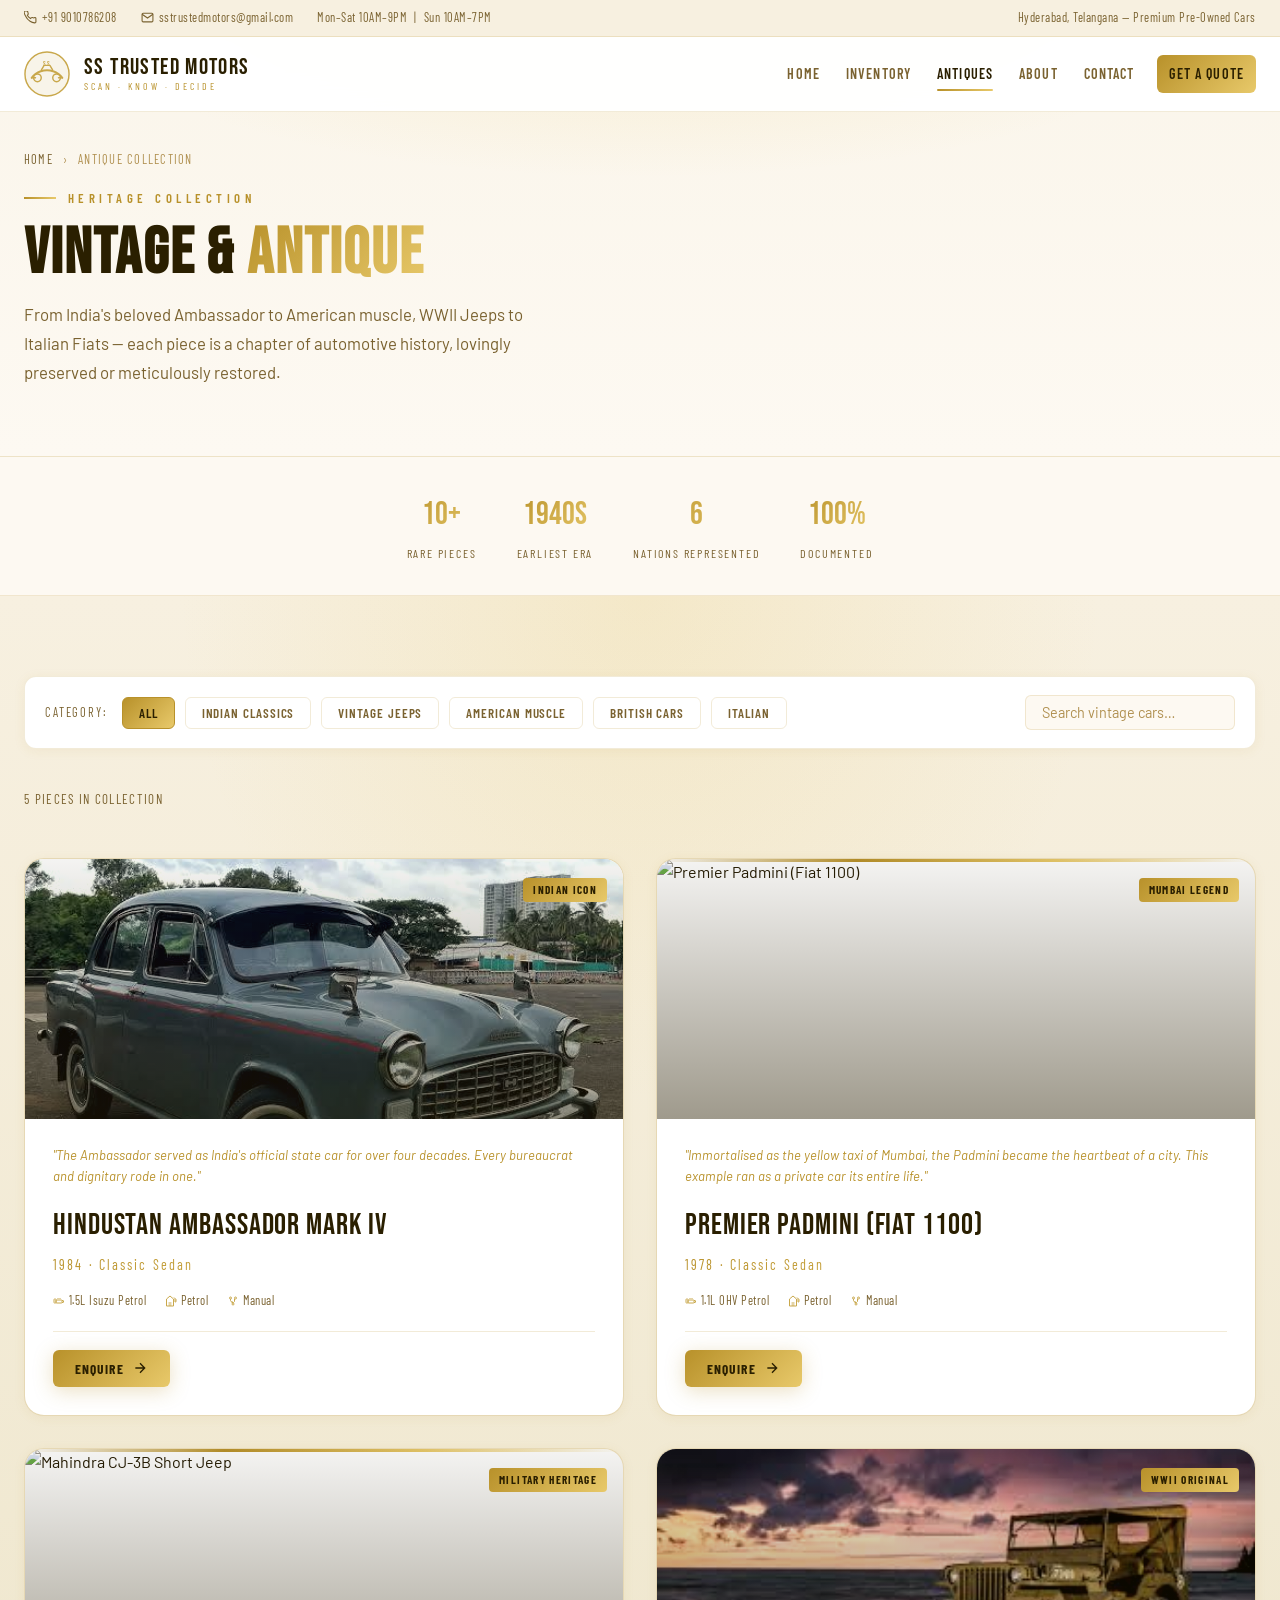
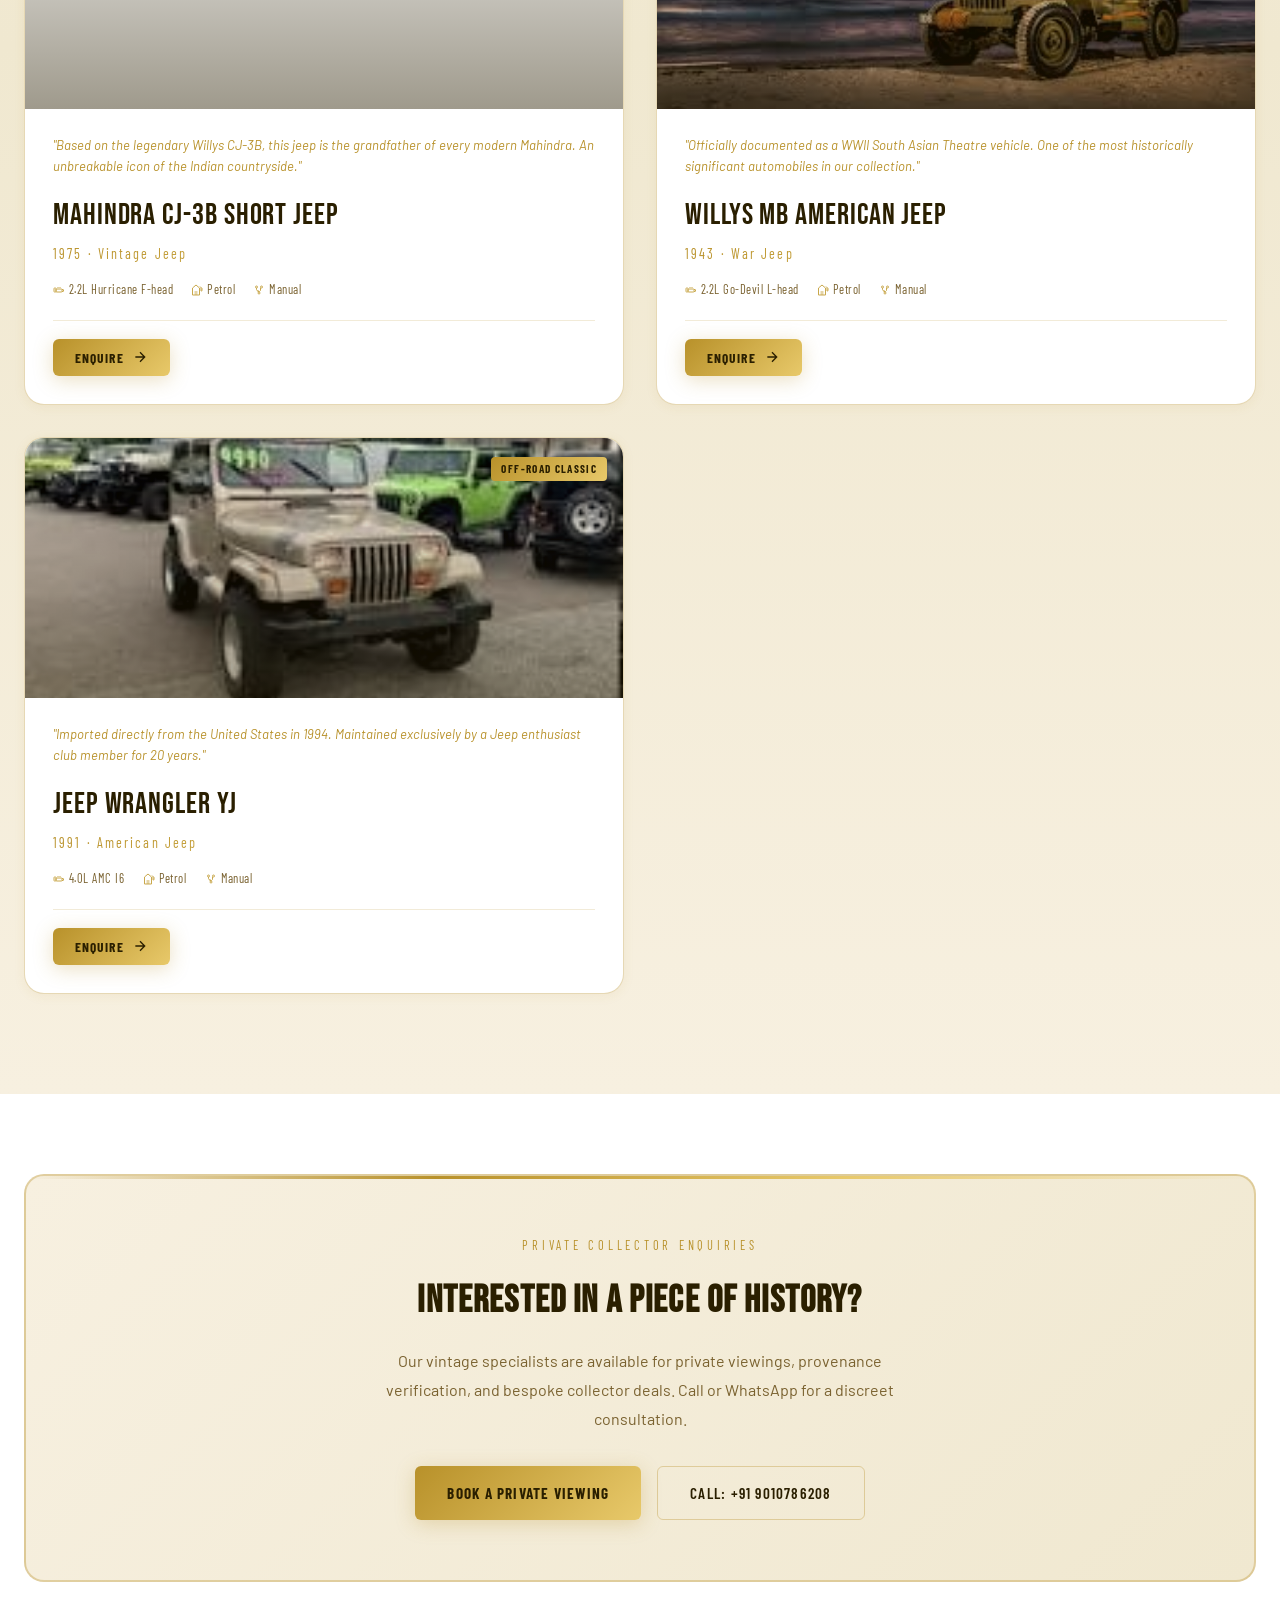
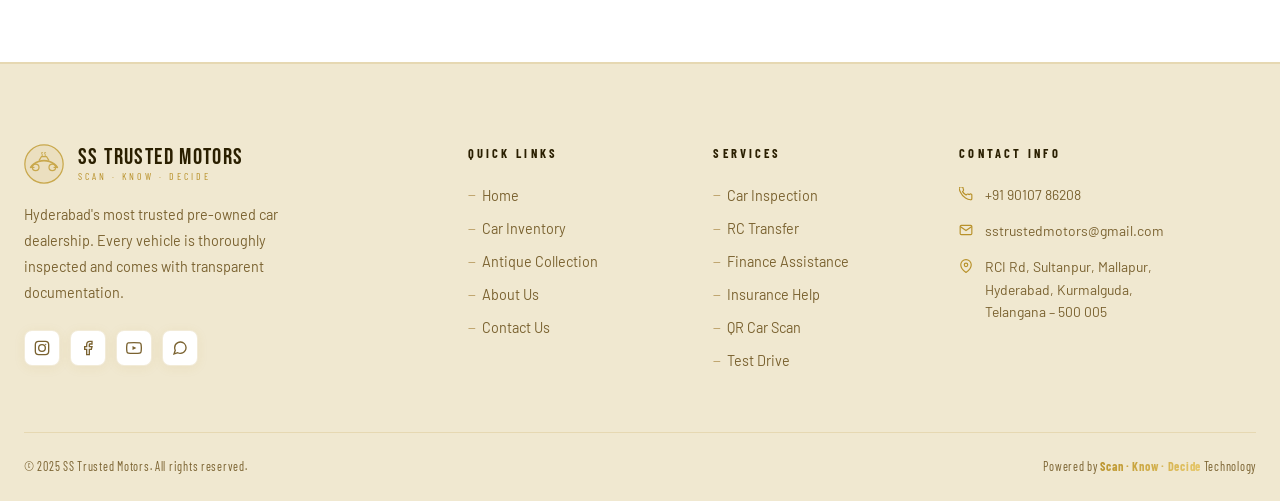
==== commit 55cfe95a: "Update contact number link in antiques.html" ====
--- a/antiques.html
+++ b/antiques.html
@@ -78,7 +78,7 @@
       <p style="color:var(--muted);max-width:520px;margin:0 auto 32px;line-height:1.8;">Our vintage specialists are available for private viewings, provenance verification, and bespoke collector deals. Call or WhatsApp for a discreet consultation.</p>
       <div style="display:flex;gap:16px;justify-content:center;flex-wrap:wrap;">
         <a href="contact.html" class="btn btn-gold">Book a Private Viewing</a>
-        <a href="tel:+919876543210" class="btn btn-outline">Call: +91 98765 43210</a>
+        <a href="tel:+9190107862O" class="btn btn-outline">Call: +91 9010786208</a>
       </div>
     </div>
   </div>
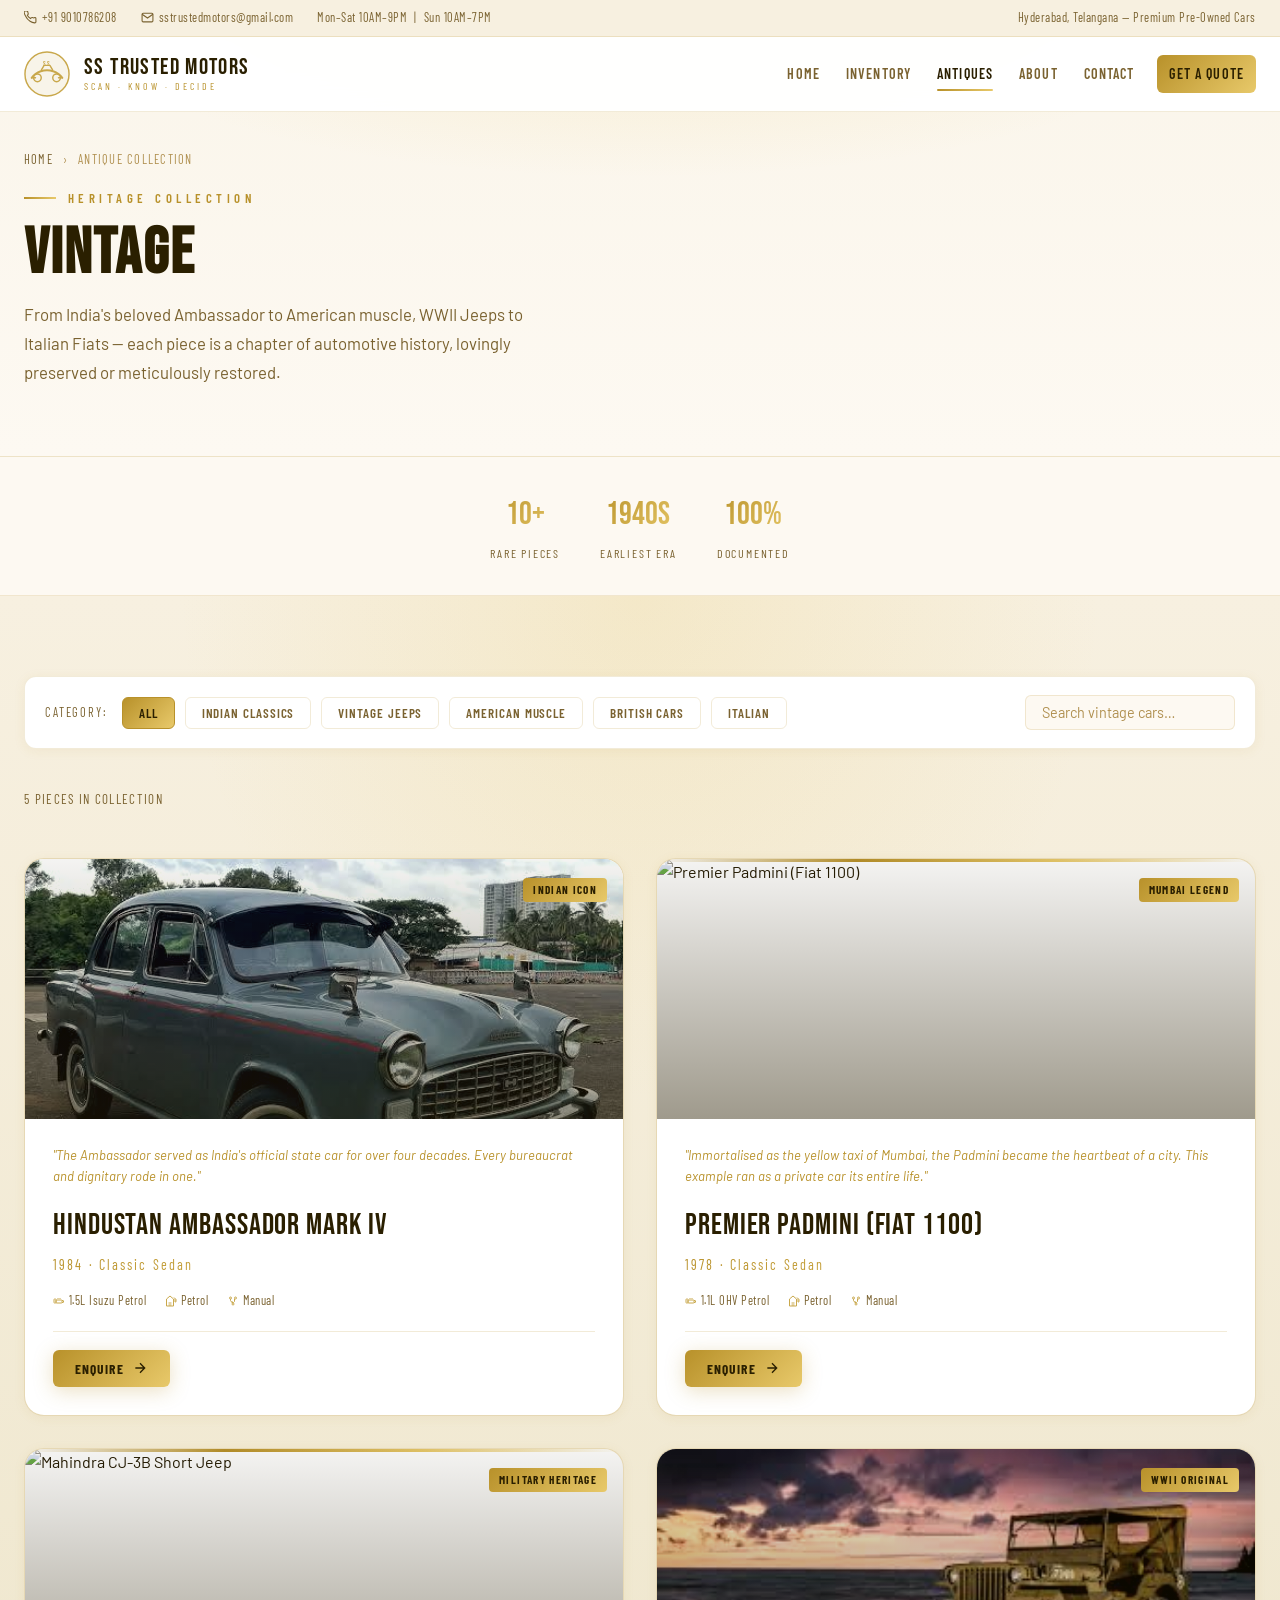
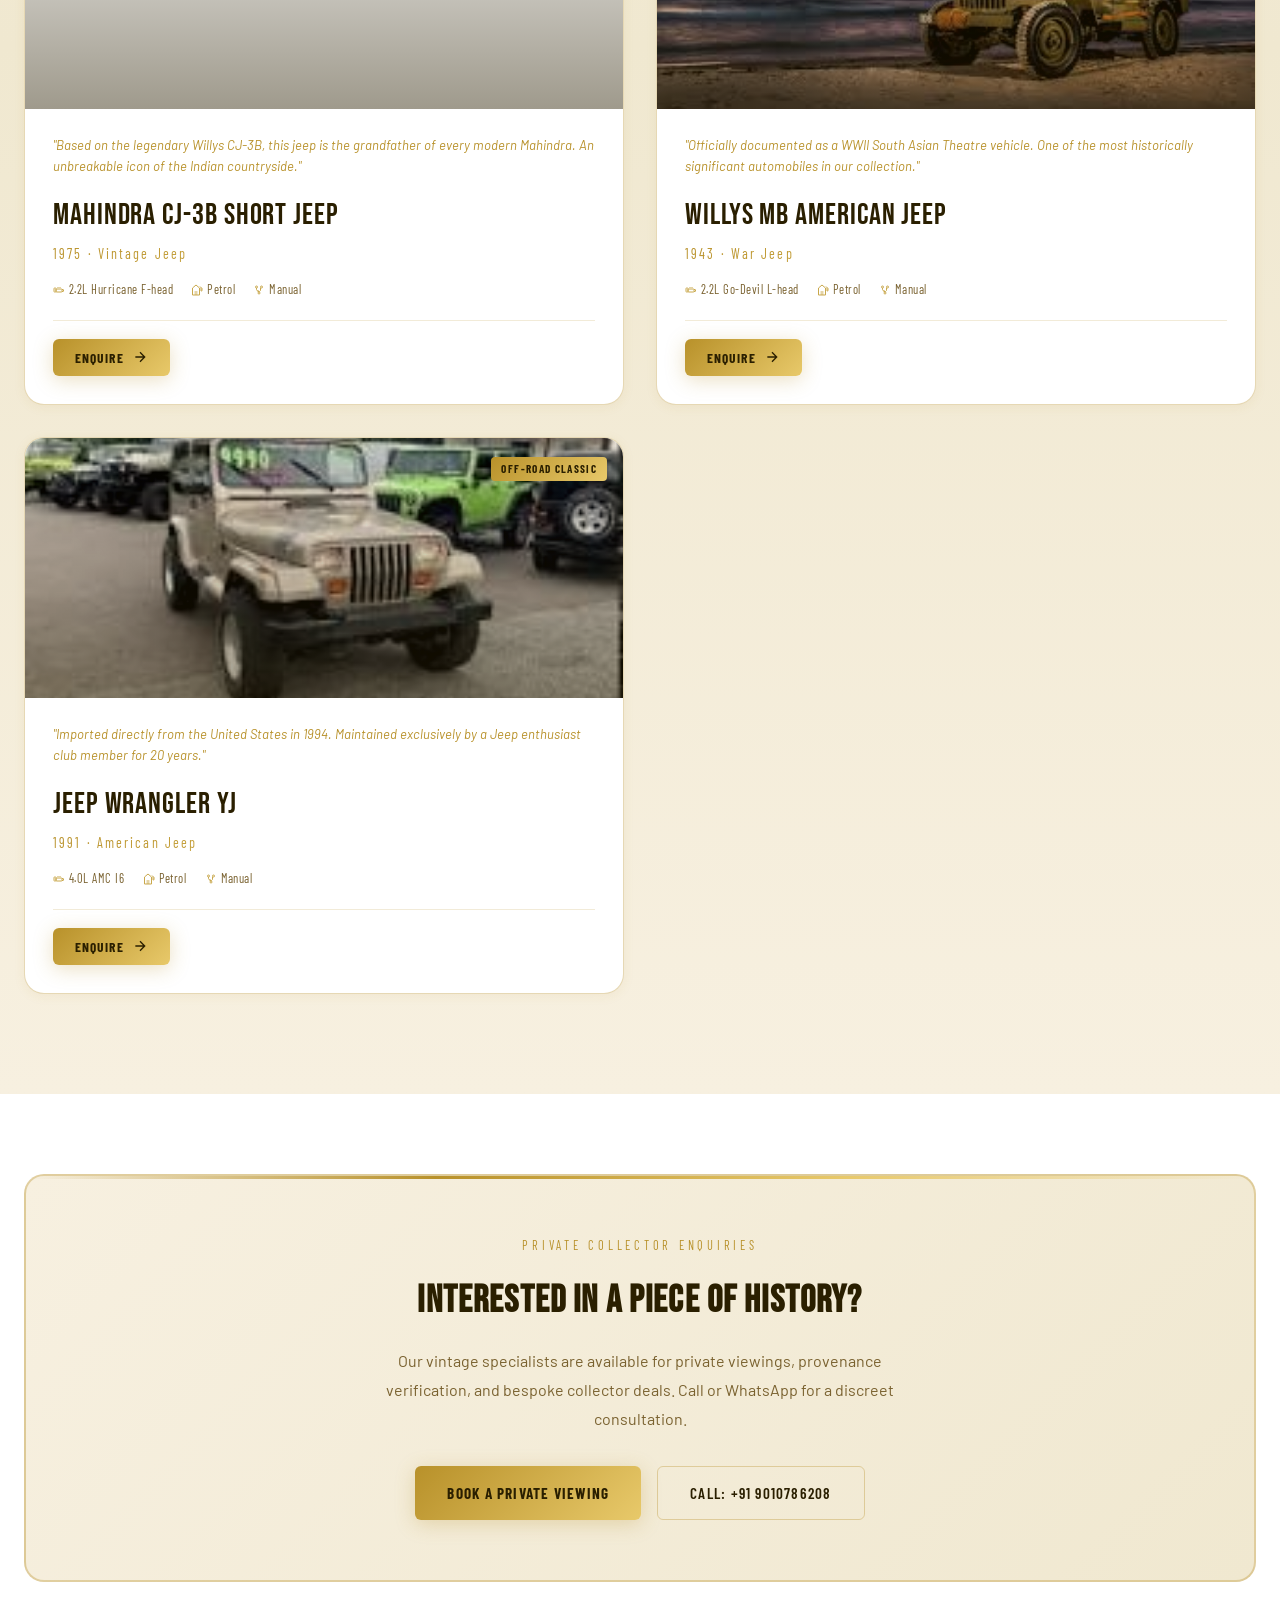
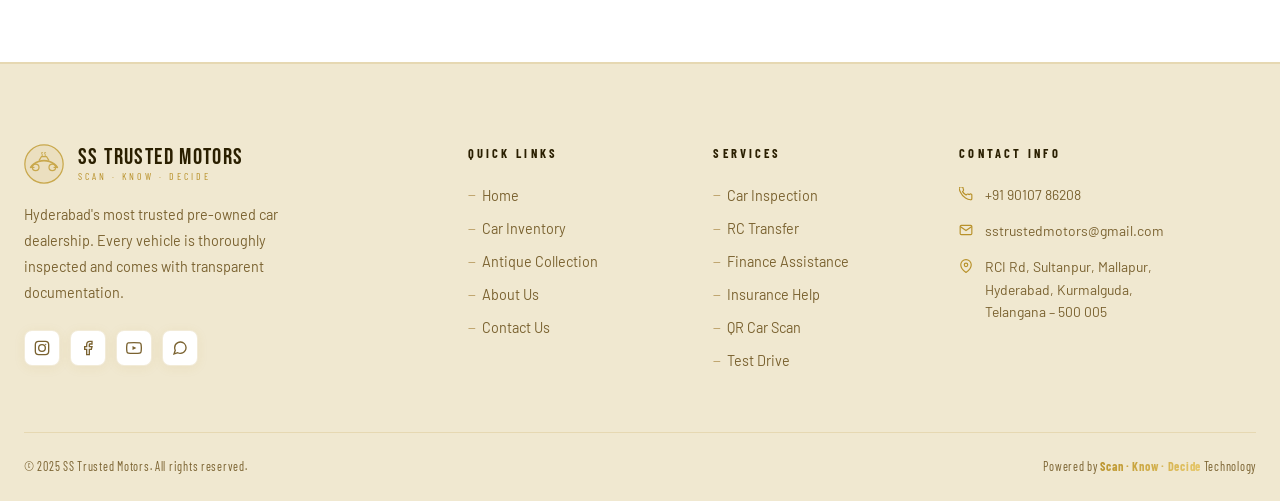
==== commit 9f2fa2d7: "Update antiques.html" ====
--- a/antiques.html
+++ b/antiques.html
@@ -3,7 +3,7 @@
 <head>
   <meta charset="UTF-8">
   <meta name="viewport" content="width=device-width, initial-scale=1.0">
-  <title>Antique Collection — SS Trusted Motors</title>
+  <title>Vintage Collection — SS Trusted Motors</title>
   <meta name="description" content="Rare vintage and classic cars at SS Trusted Motors — Ambassador, Fiat Padmini, Willys Jeep, Mustang, Jaguars and more.">
   <link rel="stylesheet" href="css/styles.css">
 </head>
@@ -15,7 +15,7 @@
     <div class="page-hero-content">
       <div class="page-breadcrumb"><a href="index.html">Home</a><span>›</span><span>Antique Collection</span></div>
       <div class="section-label" style="color:var(--gold);">Heritage Collection</div>
-      <h1 class="section-title" style="margin-top:14px;font-size:clamp(2.5rem,5vw,4.5rem);">Vintage &amp; <span style="background:linear-gradient(135deg,var(--gold),var(--gold-light));-webkit-background-clip:text;-webkit-text-fill-color:transparent;background-clip:text;">Antique</span></h1>
+      <h1 class="section-title" style="margin-top:14px;font-size:clamp(2.5rem,5vw,4.5rem);">Vintage<span style="background:linear-gradient(135deg,var(--gold),var(--gold-light));-webkit-background-clip:text;-webkit-text-fill-color:transparent;background-clip:text;"></span></h1>
       <p class="section-sub" style="margin-top:14px;">From India's beloved Ambassador to American muscle, WWII Jeeps to Italian Fiats — each piece is a chapter of automotive history, lovingly preserved or meticulously restored.</p>
     </div>
   </div>
@@ -33,10 +33,7 @@
         <div style="font-family:var(--font-display);font-size:2rem;background:linear-gradient(135deg,var(--gold),var(--gold-light));-webkit-background-clip:text;-webkit-text-fill-color:transparent;background-clip:text;">1940s</div>
         <div style="font-family:var(--font-condensed);font-size:.75rem;letter-spacing:.15em;text-transform:uppercase;color:var(--muted);margin-top:4px;">Earliest Era</div>
       </div>
-      <div style="text-align:center;">
-        <div style="font-family:var(--font-display);font-size:2rem;background:linear-gradient(135deg,var(--gold),var(--gold-light));-webkit-background-clip:text;-webkit-text-fill-color:transparent;background-clip:text;">6</div>
-        <div style="font-family:var(--font-condensed);font-size:.75rem;letter-spacing:.15em;text-transform:uppercase;color:var(--muted);margin-top:4px;">Nations Represented</div>
-      </div>
+     
       <div style="text-align:center;">
         <div style="font-family:var(--font-display);font-size:2rem;background:linear-gradient(135deg,var(--gold),var(--gold-light));-webkit-background-clip:text;-webkit-text-fill-color:transparent;background-clip:text;">100%</div>
         <div style="font-family:var(--font-condensed);font-size:.75rem;letter-spacing:.15em;text-transform:uppercase;color:var(--muted);margin-top:4px;">Documented</div>
@@ -78,7 +75,7 @@
       <p style="color:var(--muted);max-width:520px;margin:0 auto 32px;line-height:1.8;">Our vintage specialists are available for private viewings, provenance verification, and bespoke collector deals. Call or WhatsApp for a discreet consultation.</p>
       <div style="display:flex;gap:16px;justify-content:center;flex-wrap:wrap;">
         <a href="contact.html" class="btn btn-gold">Book a Private Viewing</a>
-        <a href="tel:+9190107862O" class="btn btn-outline">Call: +91 9010786208</a>
+        <a href="tel:+919010786208" class="btn btn-outline">Call: +91 9010786208</a>
       </div>
     </div>
   </div>
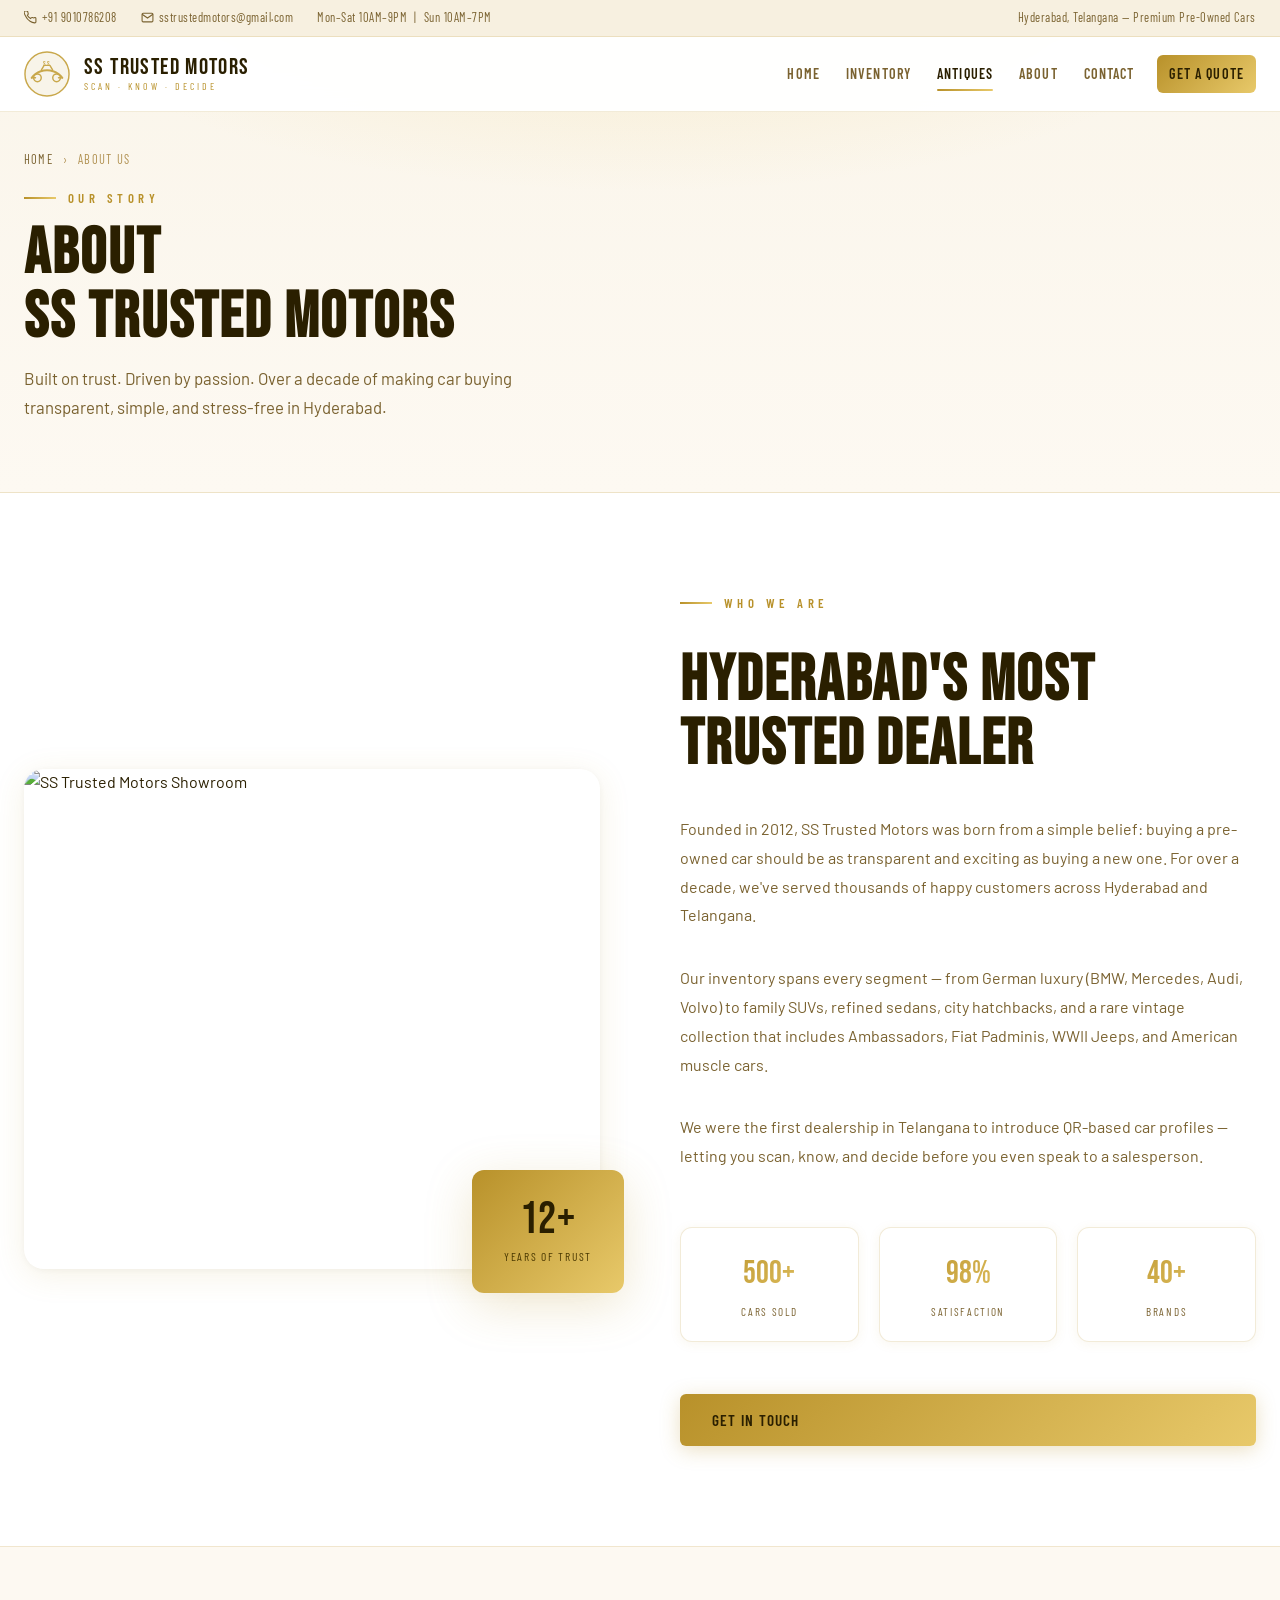
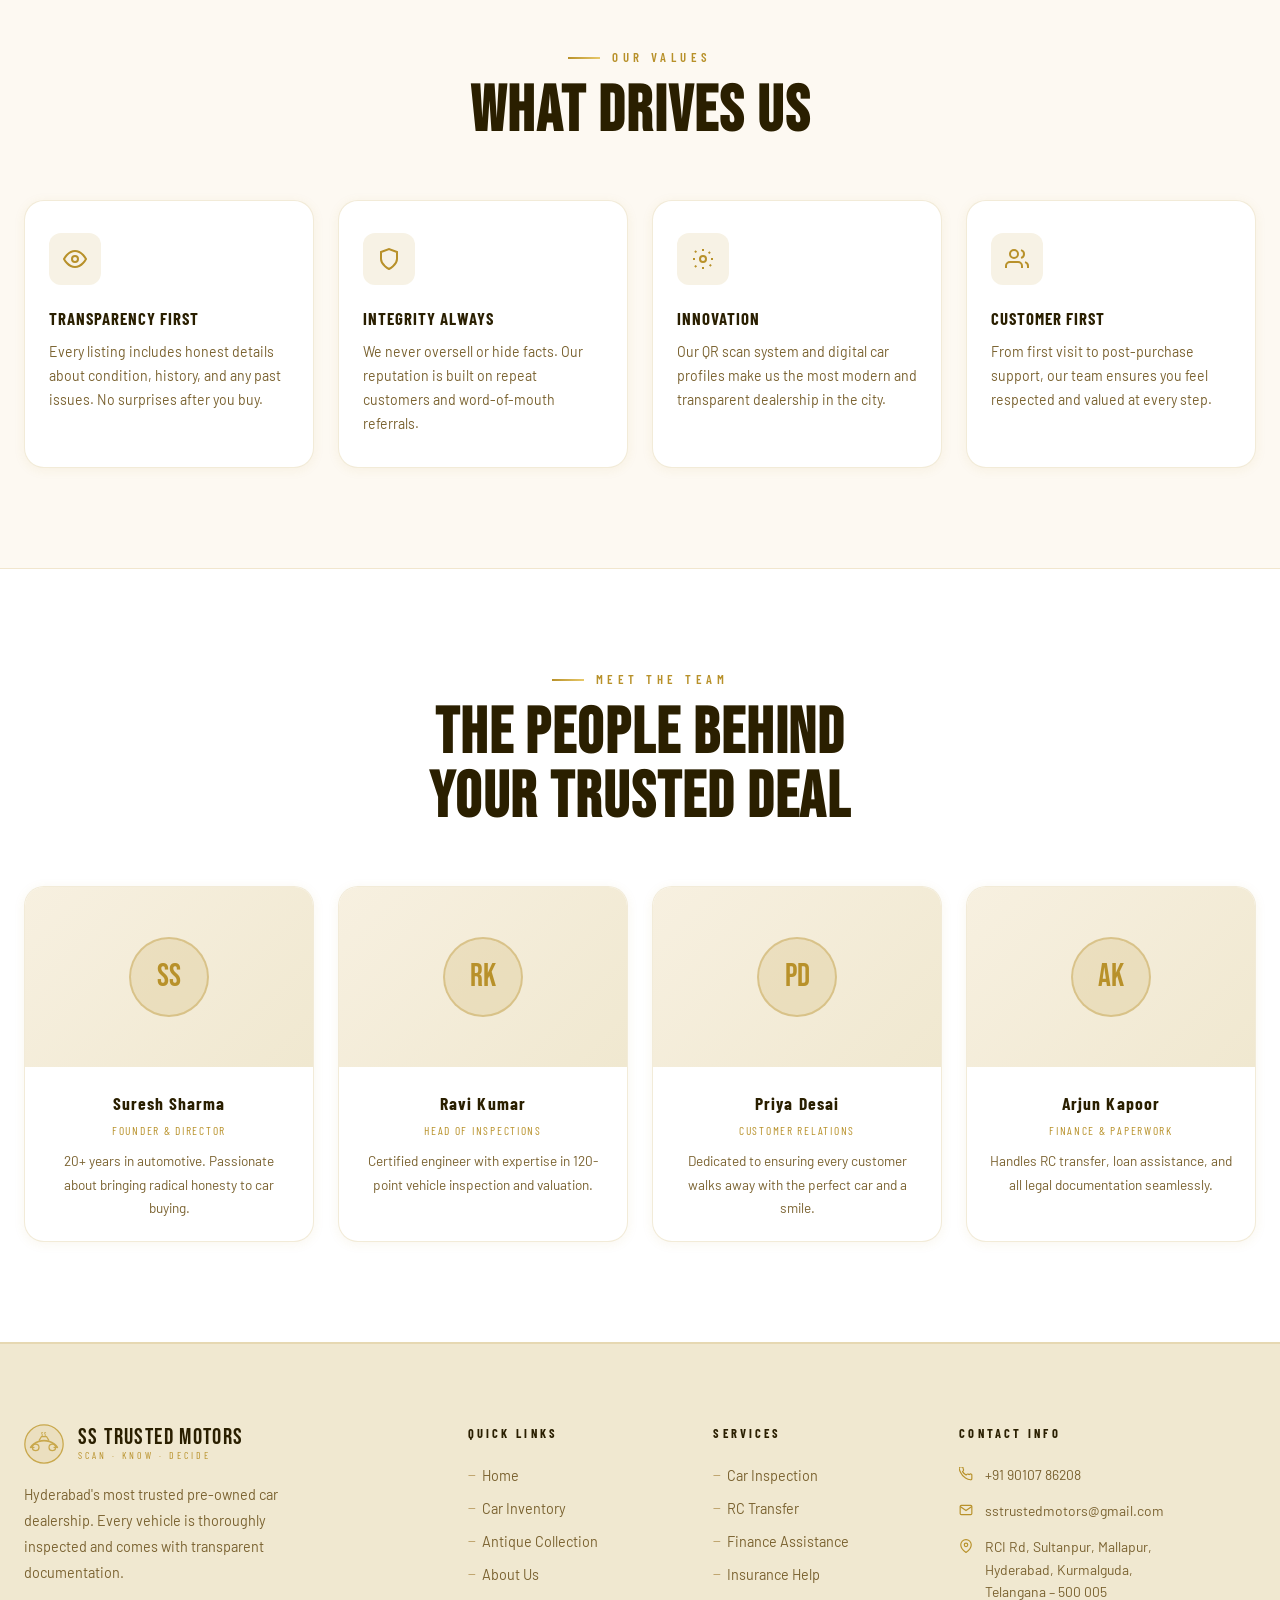
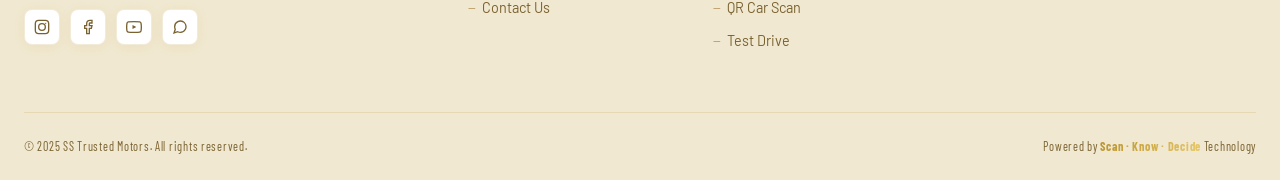
==== commit 2d340e13: "Update antiques.html" ====
--- a/antiques.html
+++ b/antiques.html
@@ -3,8 +3,7 @@
 <head>
   <meta charset="UTF-8">
   <meta name="viewport" content="width=device-width, initial-scale=1.0">
-  <title>Vintage Collection — SS Trusted Motors</title>
-  <meta name="description" content="Rare vintage and classic cars at SS Trusted Motors — Ambassador, Fiat Padmini, Willys Jeep, Mustang, Jaguars and more.">
+  <title>About Us — SS Trusted Motors</title>
   <link rel="stylesheet" href="css/styles.css">
 </head>
 <body>
@@ -13,69 +12,130 @@
 <section class="page-hero">
   <div class="container">
     <div class="page-hero-content">
-      <div class="page-breadcrumb"><a href="index.html">Home</a><span>›</span><span>Antique Collection</span></div>
-      <div class="section-label" style="color:var(--gold);">Heritage Collection</div>
-      <h1 class="section-title" style="margin-top:14px;font-size:clamp(2.5rem,5vw,4.5rem);">Vintage<span style="background:linear-gradient(135deg,var(--gold),var(--gold-light));-webkit-background-clip:text;-webkit-text-fill-color:transparent;background-clip:text;"></span></h1>
-      <p class="section-sub" style="margin-top:14px;">From India's beloved Ambassador to American muscle, WWII Jeeps to Italian Fiats — each piece is a chapter of automotive history, lovingly preserved or meticulously restored.</p>
+      <div class="page-breadcrumb"><a href="index.html">Home</a><span>›</span><span>About Us</span></div>
+      <div class="section-label">Our Story</div>
+      <h1 class="section-title" style="margin-top:14px;font-size:clamp(2.5rem,5vw,4.5rem);">About<br>SS Trusted Motors</h1>
+      <p class="section-sub" style="margin-top:14px;">Built on trust. Driven by passion. Over a decade of making car buying transparent, simple, and stress-free in Hyderabad.</p>
     </div>
   </div>
 </section>
 
-<!-- Collection Stats -->
-<div style="background:var(--bg-warm);border-bottom:1px solid var(--border);padding:32px 0;">
+<!-- STORY -->
+<section>
   <div class="container">
-    <div style="display:flex;gap:40px;flex-wrap:wrap;justify-content:center;">
-      <div style="text-align:center;">
-        <div style="font-family:var(--font-display);font-size:2rem;background:linear-gradient(135deg,var(--gold),var(--gold-light));-webkit-background-clip:text;-webkit-text-fill-color:transparent;background-clip:text;">10+</div>
-        <div style="font-family:var(--font-condensed);font-size:.75rem;letter-spacing:.15em;text-transform:uppercase;color:var(--muted);margin-top:4px;">Rare Pieces</div>
+    <div class="about-grid">
+      <div class="about-img-wrap reveal">
+        <img src="https://images.unsplash.com/photo-1560179707-f14e90ef3623?w=800&q=80" alt="SS Trusted Motors Showroom" style="width:100%;height:500px;object-fit:cover;border-radius:var(--radius-lg);box-shadow:var(--shadow-card);">
+        <div class="about-accent-box">
+          <div class="about-accent-num">12+</div>
+          <div class="about-accent-label">Years of Trust</div>
+        </div>
       </div>
-      <div style="text-align:center;">
-        <div style="font-family:var(--font-display);font-size:2rem;background:linear-gradient(135deg,var(--gold),var(--gold-light));-webkit-background-clip:text;-webkit-text-fill-color:transparent;background-clip:text;">1940s</div>
-        <div style="font-family:var(--font-condensed);font-size:.75rem;letter-spacing:.15em;text-transform:uppercase;color:var(--muted);margin-top:4px;">Earliest Era</div>
+      <div class="about-content reveal">
+        <div class="section-label">Who We Are</div>
+        <h2 class="section-title" style="margin-top:16px;">Hyderabad's Most<br>Trusted Dealer</h2>
+        <p style="color:var(--muted);line-height:1.8;font-size:1rem;margin-top:18px;">Founded in 2012, SS Trusted Motors was born from a simple belief: buying a pre-owned car should be as transparent and exciting as buying a new one. For over a decade, we've served thousands of happy customers across Hyderabad and Telangana.</p>
+        <p style="color:var(--muted);line-height:1.8;font-size:1rem;margin-top:14px;">Our inventory spans every segment — from German luxury (BMW, Mercedes, Audi, Volvo) to family SUVs, refined sedans, city hatchbacks, and a rare vintage collection that includes Ambassadors, Fiat Padminis, WWII Jeeps, and American muscle cars.</p>
+        <p style="color:var(--muted);line-height:1.8;font-size:1rem;margin-top:14px;">We were the first dealership in Telangana to introduce QR-based car profiles — letting you scan, know, and decide before you even speak to a salesperson.</p>
+        <div style="display:flex;gap:20px;margin-top:36px;flex-wrap:wrap;">
+          <div style="background:var(--bg-card);border:1px solid var(--border);border-radius:var(--radius);padding:20px 24px;text-align:center;flex:1;min-width:110px;box-shadow:var(--shadow-sm);">
+            <div style="font-family:var(--font-display);font-size:2rem;background:linear-gradient(135deg,var(--gold),var(--gold-light));-webkit-background-clip:text;-webkit-text-fill-color:transparent;background-clip:text;">500+</div>
+            <div style="font-family:var(--font-condensed);font-size:.7rem;letter-spacing:.15em;text-transform:uppercase;color:var(--muted);margin-top:4px;">Cars Sold</div>
+          </div>
+          <div style="background:var(--bg-card);border:1px solid var(--border);border-radius:var(--radius);padding:20px 24px;text-align:center;flex:1;min-width:110px;box-shadow:var(--shadow-sm);">
+            <div style="font-family:var(--font-display);font-size:2rem;background:linear-gradient(135deg,var(--gold),var(--gold-light));-webkit-background-clip:text;-webkit-text-fill-color:transparent;background-clip:text;">98%</div>
+            <div style="font-family:var(--font-condensed);font-size:.7rem;letter-spacing:.15em;text-transform:uppercase;color:var(--muted);margin-top:4px;">Satisfaction</div>
+          </div>
+          <div style="background:var(--bg-card);border:1px solid var(--border);border-radius:var(--radius);padding:20px 24px;text-align:center;flex:1;min-width:110px;box-shadow:var(--shadow-sm);">
+            <div style="font-family:var(--font-display);font-size:2rem;background:linear-gradient(135deg,var(--gold),var(--gold-light));-webkit-background-clip:text;-webkit-text-fill-color:transparent;background-clip:text;">40+</div>
+            <div style="font-family:var(--font-condensed);font-size:.7rem;letter-spacing:.15em;text-transform:uppercase;color:var(--muted);margin-top:4px;">Brands</div>
+          </div>
+        </div>
+        <a href="contact.html" class="btn btn-primary" style="margin-top:32px;">Get In Touch</a>
       </div>
-     
-      <div style="text-align:center;">
-        <div style="font-family:var(--font-display);font-size:2rem;background:linear-gradient(135deg,var(--gold),var(--gold-light));-webkit-background-clip:text;-webkit-text-fill-color:transparent;background-clip:text;">100%</div>
-        <div style="font-family:var(--font-condensed);font-size:.75rem;letter-spacing:.15em;text-transform:uppercase;color:var(--muted);margin-top:4px;">Documented</div>
-      </div>
-    </div>
-  </div>
-</div>
-
-<section class="antiques-section" style="padding-top:80px;">
-  <div class="container" style="position:relative;z-index:1;">
-
-    <!-- Category filter -->
-    <div class="filter-bar" style="margin-bottom:40px;">
-      <span class="filter-label">Category:</span>
-      <button class="filter-btn active" data-filter="all">All</button>
-      <button class="filter-btn" data-filter="Classic Sedan">Indian Classics</button>
-      <button class="filter-btn" data-filter="Vintage Jeep">Vintage Jeeps</button>
-      <button class="filter-btn" data-filter="American Muscle">American Muscle</button>
-      <button class="filter-btn" data-filter="British">British Cars</button>
-      <button class="filter-btn" data-filter="Italian">Italian</button>
-      <div class="filter-search"><input type="text" id="ant-search" placeholder="Search vintage cars…" autocomplete="off"></div>
-    </div>
-
-    <div id="antique-count" style="font-family:var(--font-condensed);font-size:.82rem;letter-spacing:.1em;color:var(--muted);text-transform:uppercase;margin-bottom:20px;"></div>
-
-    <div class="antiques-grid" id="antiques-container">
-      <div class="loading-state" style="grid-column:1/-1;"><div class="loading-spinner" style="border-top-color:var(--gold);"></div>Loading collection…</div>
     </div>
   </div>
 </section>
 
-<!-- Collector CTA -->
-<section style="padding:80px 0;">
+<!-- VALUES -->
+<section style="background:var(--bg-warm);border-top:1px solid var(--border);border-bottom:1px solid var(--border);">
   <div class="container">
-    <div class="reveal" style="background:linear-gradient(135deg,var(--bg-mid),var(--bg-soft));border:2px solid var(--border-mid);border-radius:var(--radius-lg);padding:60px 48px;text-align:center;position:relative;overflow:hidden;">
-      <div style="position:absolute;top:0;left:0;right:0;height:3px;background:linear-gradient(90deg,transparent,var(--gold),var(--gold-light),transparent);"></div>
-      <div style="font-family:var(--font-condensed);font-size:.78rem;letter-spacing:.3em;text-transform:uppercase;color:var(--gold);margin-bottom:14px;">Private Collector Enquiries</div>
-      <h2 style="font-family:var(--font-display);font-size:clamp(1.8rem,3vw,2.8rem);letter-spacing:.03em;color:var(--text);margin-bottom:16px;">Interested in a Piece of History?</h2>
-      <p style="color:var(--muted);max-width:520px;margin:0 auto 32px;line-height:1.8;">Our vintage specialists are available for private viewings, provenance verification, and bespoke collector deals. Call or WhatsApp for a discreet consultation.</p>
-      <div style="display:flex;gap:16px;justify-content:center;flex-wrap:wrap;">
-        <a href="contact.html" class="btn btn-gold">Book a Private Viewing</a>
-        <a href="tel:+919010786208" class="btn btn-outline">Call: +91 9010786208</a>
+    <div style="text-align:center;display:flex;flex-direction:column;align-items:center;gap:12px;margin-bottom:56px;" class="reveal">
+      <div class="section-label">Our Values</div>
+      <h2 class="section-title">What Drives Us</h2>
+    </div>
+    <div style="display:grid;grid-template-columns:repeat(auto-fit,minmax(240px,1fr));gap:24px;">
+      <div class="why-card reveal">
+        <div class="why-icon"><svg xmlns="http://www.w3.org/2000/svg" viewBox="0 0 24 24" fill="none" stroke="currentColor" stroke-width="2"><path d="M1 12s4-8 11-8 11 8 11 8-4 8-11 8-11-8-11-8z"/><circle cx="12" cy="12" r="3"/></svg></div>
+        <div class="why-title">Transparency First</div>
+        <div class="why-desc">Every listing includes honest details about condition, history, and any past issues. No surprises after you buy.</div>
+      </div>
+      <div class="why-card reveal">
+        <div class="why-icon"><svg xmlns="http://www.w3.org/2000/svg" viewBox="0 0 24 24" fill="none" stroke="currentColor" stroke-width="2"><path d="M12 22s8-4 8-10V5l-8-3-8 3v7c0 6 8 10 8 10z"/></svg></div>
+        <div class="why-title">Integrity Always</div>
+        <div class="why-desc">We never oversell or hide facts. Our reputation is built on repeat customers and word-of-mouth referrals.</div>
+      </div>
+      <div class="why-card reveal">
+        <div class="why-icon"><svg xmlns="http://www.w3.org/2000/svg" viewBox="0 0 24 24" fill="none" stroke="currentColor" stroke-width="2"><circle cx="12" cy="12" r="3"/><path d="M19.07 4.93l-1.41 1.41M5.34 18.66l-1.41 1.41M20 12h2M2 12h2m16.07 7.07l-1.41-1.41M5.34 5.34L3.93 3.93M12 2v2m0 16v2"/></svg></div>
+        <div class="why-title">Innovation</div>
+        <div class="why-desc">Our QR scan system and digital car profiles make us the most modern and transparent dealership in the city.</div>
+      </div>
+      <div class="why-card reveal">
+        <div class="why-icon"><svg xmlns="http://www.w3.org/2000/svg" viewBox="0 0 24 24" fill="none" stroke="currentColor" stroke-width="2"><path d="M17 21v-2a4 4 0 00-4-4H5a4 4 0 00-4 4v2"/><circle cx="9" cy="7" r="4"/><path d="M23 21v-2a4 4 0 00-3-3.87"/><path d="M16 3.13a4 4 0 010 7.75"/></svg></div>
+        <div class="why-title">Customer First</div>
+        <div class="why-desc">From first visit to post-purchase support, our team ensures you feel respected and valued at every step.</div>
+      </div>
+    </div>
+  </div>
+</section>
+
+<!-- TEAM -->
+<section>
+  <div class="container">
+    <div style="text-align:center;display:flex;flex-direction:column;align-items:center;gap:12px;margin-bottom:56px;" class="reveal">
+      <div class="section-label">Meet the Team</div>
+      <h2 class="section-title">The People Behind<br>Your Trusted Deal</h2>
+    </div>
+    <div style="display:grid;grid-template-columns:repeat(auto-fit,minmax(230px,1fr));gap:24px;">
+      <div class="reveal" style="background:var(--bg-card);border:1px solid var(--border);border-radius:var(--radius-lg);overflow:hidden;text-align:center;box-shadow:var(--shadow-sm);">
+        <div style="height:180px;background:linear-gradient(135deg,var(--bg-mid),var(--bg-soft));display:flex;align-items:center;justify-content:center;">
+          <div style="width:80px;height:80px;border-radius:50%;background:rgba(184,145,42,.15);border:2px solid var(--border-mid);display:flex;align-items:center;justify-content:center;font-family:var(--font-display);font-size:2rem;color:var(--gold);">SS</div>
+        </div>
+        <div style="padding:22px;">
+          <div style="font-family:var(--font-condensed);font-size:1.1rem;font-weight:700;letter-spacing:.06em;color:var(--text);">Suresh Sharma</div>
+          <div style="font-family:var(--font-condensed);font-size:.72rem;letter-spacing:.15em;text-transform:uppercase;color:var(--gold);margin-top:4px;">Founder & Director</div>
+          <p style="font-size:.85rem;color:var(--muted);margin-top:10px;line-height:1.7;">20+ years in automotive. Passionate about bringing radical honesty to car buying.</p>
+        </div>
+      </div>
+      <div class="reveal" style="background:var(--bg-card);border:1px solid var(--border);border-radius:var(--radius-lg);overflow:hidden;text-align:center;box-shadow:var(--shadow-sm);">
+        <div style="height:180px;background:linear-gradient(135deg,var(--bg-mid),var(--bg-soft));display:flex;align-items:center;justify-content:center;">
+          <div style="width:80px;height:80px;border-radius:50%;background:rgba(184,145,42,.15);border:2px solid var(--border-mid);display:flex;align-items:center;justify-content:center;font-family:var(--font-display);font-size:2rem;color:var(--gold);">RK</div>
+        </div>
+        <div style="padding:22px;">
+          <div style="font-family:var(--font-condensed);font-size:1.1rem;font-weight:700;letter-spacing:.06em;color:var(--text);">Ravi Kumar</div>
+          <div style="font-family:var(--font-condensed);font-size:.72rem;letter-spacing:.15em;text-transform:uppercase;color:var(--gold);margin-top:4px;">Head of Inspections</div>
+          <p style="font-size:.85rem;color:var(--muted);margin-top:10px;line-height:1.7;">Certified engineer with expertise in 120-point vehicle inspection and valuation.</p>
+        </div>
+      </div>
+      <div class="reveal" style="background:var(--bg-card);border:1px solid var(--border);border-radius:var(--radius-lg);overflow:hidden;text-align:center;box-shadow:var(--shadow-sm);">
+        <div style="height:180px;background:linear-gradient(135deg,var(--bg-mid),var(--bg-soft));display:flex;align-items:center;justify-content:center;">
+          <div style="width:80px;height:80px;border-radius:50%;background:rgba(184,145,42,.15);border:2px solid var(--border-mid);display:flex;align-items:center;justify-content:center;font-family:var(--font-display);font-size:2rem;color:var(--gold);">PD</div>
+        </div>
+        <div style="padding:22px;">
+          <div style="font-family:var(--font-condensed);font-size:1.1rem;font-weight:700;letter-spacing:.06em;color:var(--text);">Priya Desai</div>
+          <div style="font-family:var(--font-condensed);font-size:.72rem;letter-spacing:.15em;text-transform:uppercase;color:var(--gold);margin-top:4px;">Customer Relations</div>
+          <p style="font-size:.85rem;color:var(--muted);margin-top:10px;line-height:1.7;">Dedicated to ensuring every customer walks away with the perfect car and a smile.</p>
+        </div>
+      </div>
+      <div class="reveal" style="background:var(--bg-card);border:1px solid var(--border);border-radius:var(--radius-lg);overflow:hidden;text-align:center;box-shadow:var(--shadow-sm);">
+        <div style="height:180px;background:linear-gradient(135deg,var(--bg-mid),var(--bg-soft));display:flex;align-items:center;justify-content:center;">
+          <div style="width:80px;height:80px;border-radius:50%;background:rgba(184,145,42,.15);border:2px solid var(--border-mid);display:flex;align-items:center;justify-content:center;font-family:var(--font-display);font-size:2rem;color:var(--gold);">AK</div>
+        </div>
+        <div style="padding:22px;">
+          <div style="font-family:var(--font-condensed);font-size:1.1rem;font-weight:700;letter-spacing:.06em;color:var(--text);">Arjun Kapoor</div>
+          <div style="font-family:var(--font-condensed);font-size:.72rem;letter-spacing:.15em;text-transform:uppercase;color:var(--gold);margin-top:4px;">Finance & Paperwork</div>
+          <p style="font-size:.85rem;color:var(--muted);margin-top:10px;line-height:1.7;">Handles RC transfer, loan assistance, and all legal documentation seamlessly.</p>
+        </div>
       </div>
     </div>
   </div>
@@ -84,53 +144,5 @@
 <div id="footer-placeholder"></div>
 <script src="js/partials.js"></script>
 <script src="js/main.js"></script>
-<script>
-let allAntiques=[], activeFilter='all', searchQuery='';
-
-// Broad category matching
-function matchFilter(car, filter){
-  if(filter==='all') return true;
-  if(filter==='Classic Sedan') return car.category.includes('Sedan')||car.category.includes('Classic');
-  if(filter==='Vintage Jeep') return car.category.includes('Jeep');
-  if(filter==='American Muscle') return car.category.includes('American')||car.category.includes('Muscle');
-  if(filter==='British') return car.category.includes('British');
-  if(filter==='Italian') return car.category.includes('Italian');
-  return true;
-}
-
-function renderAntiques(){
-  let filtered=[...allAntiques];
-  filtered=filtered.filter(c=>matchFilter(c,activeFilter));
-  if(searchQuery){
-    const q=searchQuery.toLowerCase();
-    filtered=filtered.filter(c=>c.name.toLowerCase().includes(q)||String(c.year).includes(q)||c.category.toLowerCase().includes(q));
-  }
-  const container=document.getElementById('antiques-container');
-  document.getElementById('antique-count').textContent=`${filtered.length} piece${filtered.length!==1?'s':''} in collection`;
-  if(!filtered.length){container.innerHTML='<div class="empty-state" style="grid-column:1/-1;"><p>No pieces match.</p></div>';return;}
-  container.innerHTML=filtered.map(c=>SS.antiqueCardHTML(c)).join('');
-  SS.triggerReveal(container);
-}
-
-(async function(){
-  try{
-    allAntiques=await SS.fetchJSON('data/antiques.json');
-    renderAntiques();
-  }catch(e){document.getElementById('antiques-container').innerHTML='<div class="empty-state" style="grid-column:1/-1;"><p>Failed to load.</p></div>';}
-
-  document.querySelectorAll('.filter-btn').forEach(btn=>{
-    btn.addEventListener('click',()=>{
-      activeFilter=btn.dataset.filter;
-      document.querySelectorAll('.filter-btn').forEach(b=>b.classList.remove('active'));
-      btn.classList.add('active'); renderAntiques();
-    });
-  });
-
-  let t;
-  document.getElementById('ant-search').addEventListener('input',e=>{
-    clearTimeout(t);t=setTimeout(()=>{searchQuery=e.target.value.trim();renderAntiques();},300);
-  });
-})();
-</script>
 </body>
 </html>
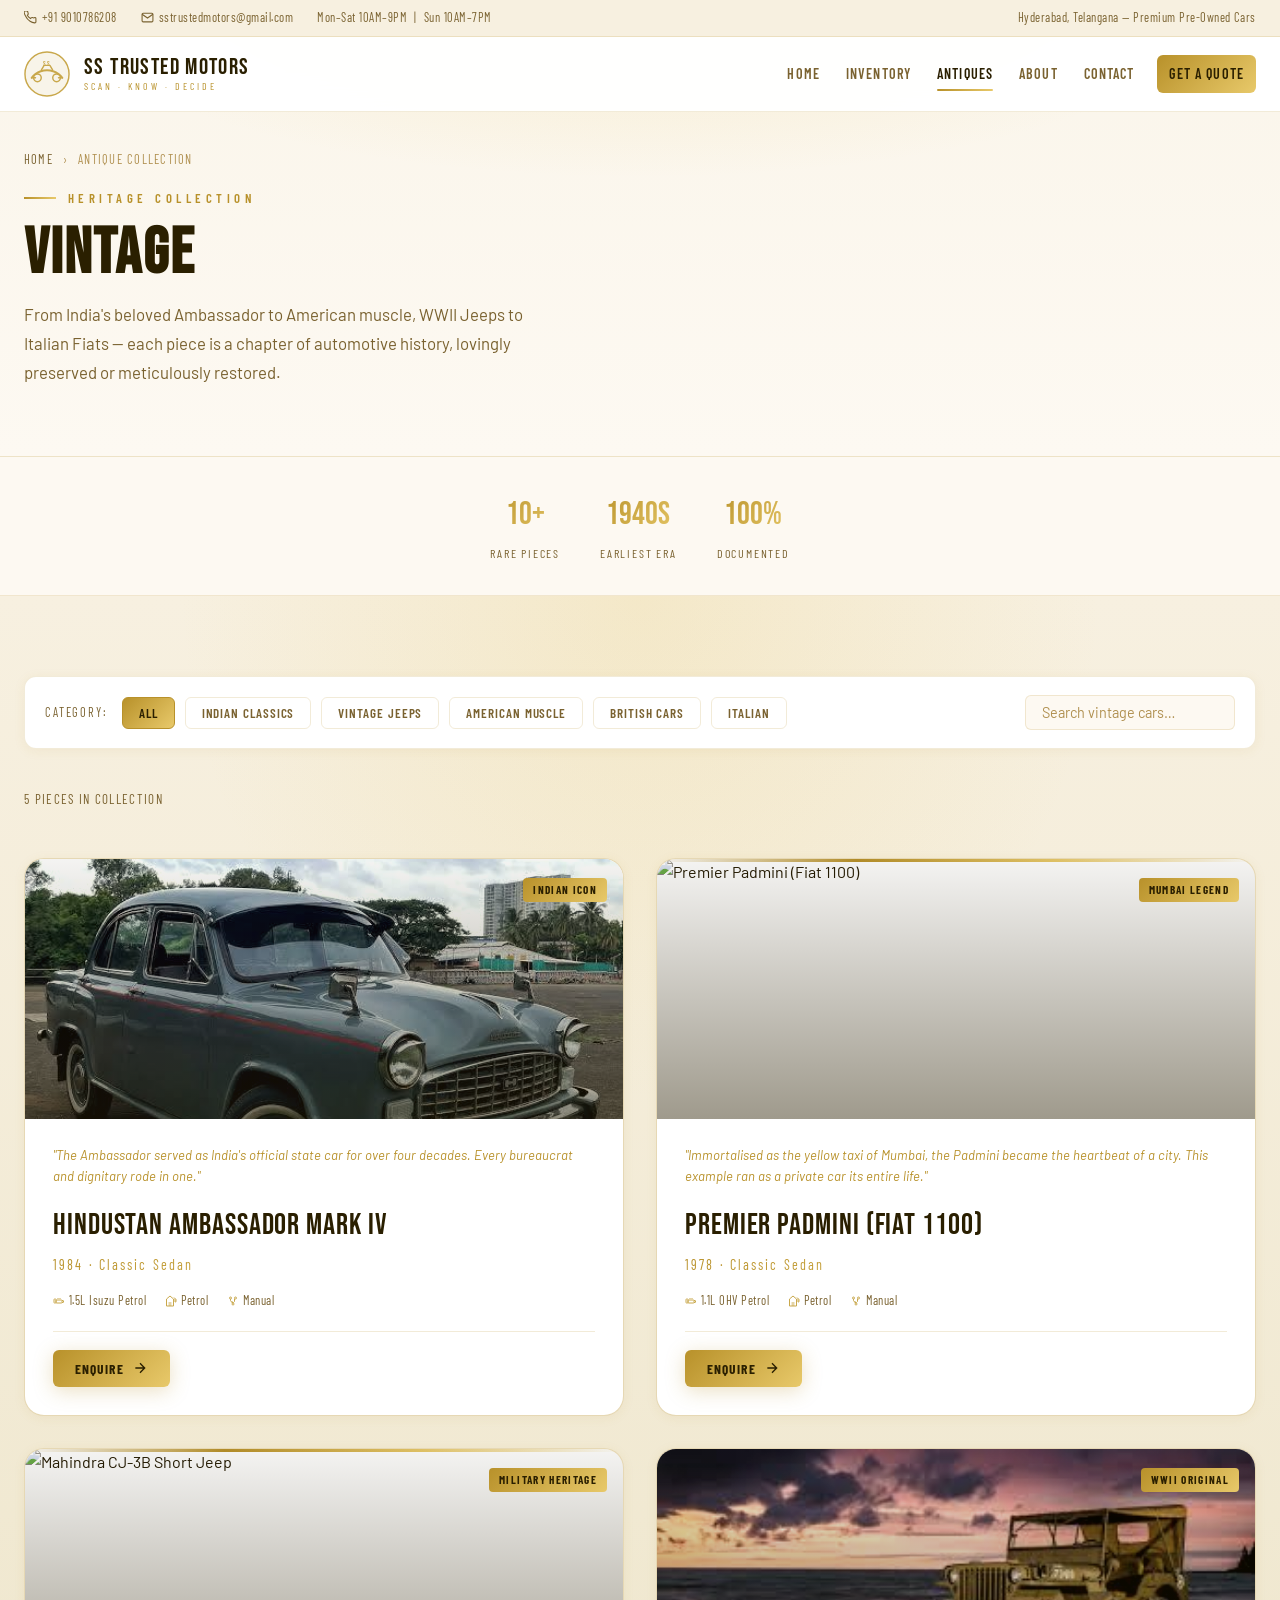
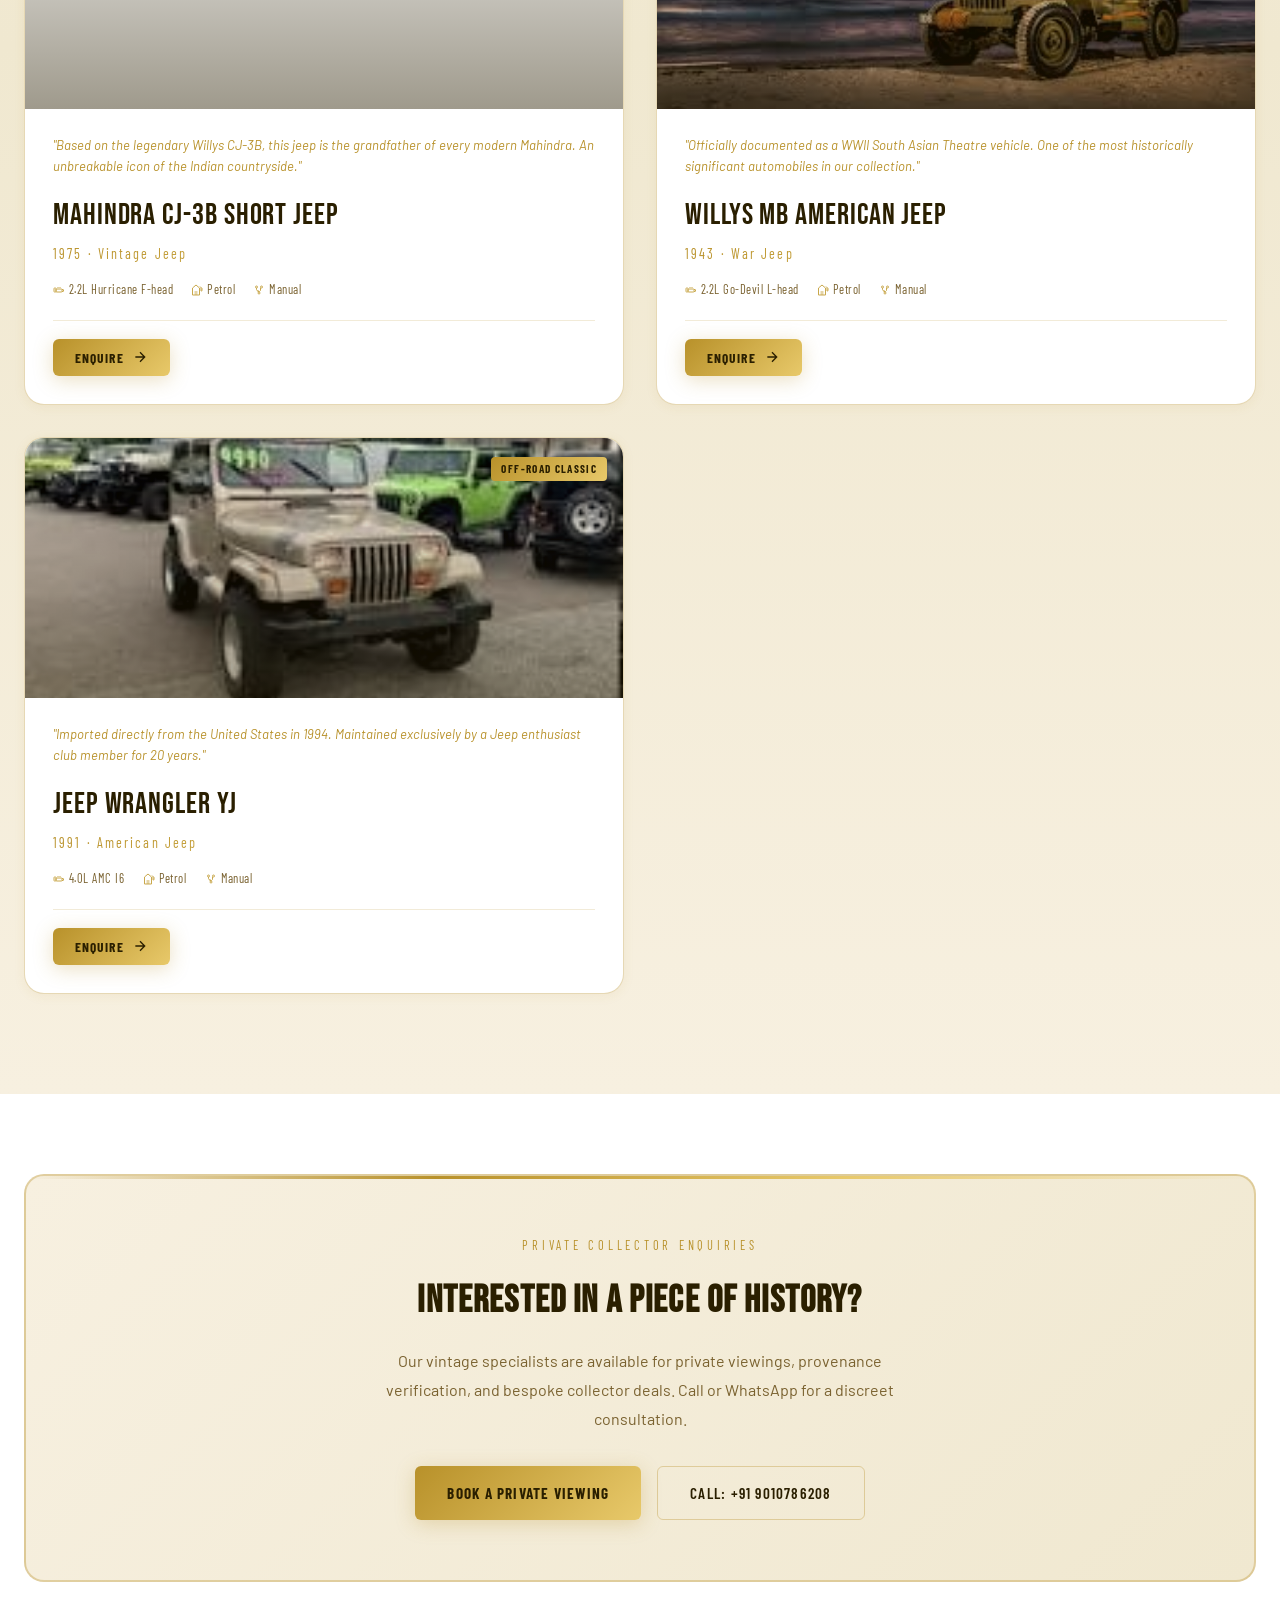
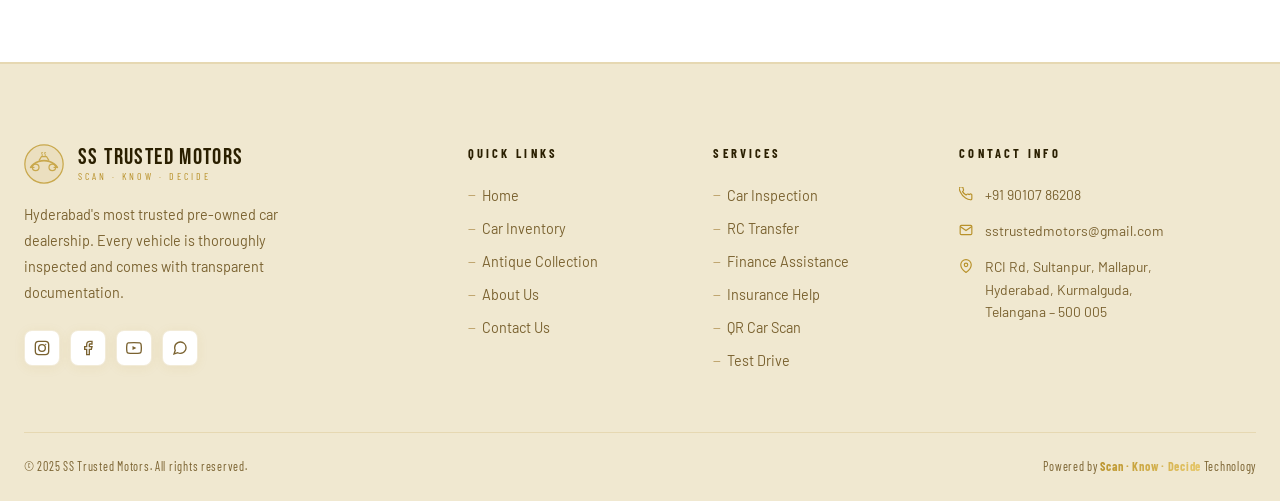
==== commit 4f9ad91b: "Update antiques.html" ====
--- a/antiques.html
+++ b/antiques.html
@@ -3,7 +3,8 @@
 <head>
   <meta charset="UTF-8">
   <meta name="viewport" content="width=device-width, initial-scale=1.0">
-  <title>About Us — SS Trusted Motors</title>
+  <title>Vintage Collection — SS Trusted Motors</title>
+  <meta name="description" content="Rare vintage and classic cars at SS Trusted Motors — Ambassador, Fiat Padmini, Willys Jeep, Mustang, Jaguars and more.">
   <link rel="stylesheet" href="css/styles.css">
 </head>
 <body>
@@ -12,130 +13,69 @@
 <section class="page-hero">
   <div class="container">
     <div class="page-hero-content">
-      <div class="page-breadcrumb"><a href="index.html">Home</a><span>›</span><span>About Us</span></div>
-      <div class="section-label">Our Story</div>
-      <h1 class="section-title" style="margin-top:14px;font-size:clamp(2.5rem,5vw,4.5rem);">About<br>SS Trusted Motors</h1>
-      <p class="section-sub" style="margin-top:14px;">Built on trust. Driven by passion. Over a decade of making car buying transparent, simple, and stress-free in Hyderabad.</p>
+      <div class="page-breadcrumb"><a href="index.html">Home</a><span>›</span><span>Antique Collection</span></div>
+      <div class="section-label" style="color:var(--gold);">Heritage Collection</div>
+      <h1 class="section-title" style="margin-top:14px;font-size:clamp(2.5rem,5vw,4.5rem);">Vintage<span style="background:linear-gradient(135deg,var(--gold),var(--gold-light));-webkit-background-clip:text;-webkit-text-fill-color:transparent;background-clip:text;"></span></h1>
+      <p class="section-sub" style="margin-top:14px;">From India's beloved Ambassador to American muscle, WWII Jeeps to Italian Fiats — each piece is a chapter of automotive history, lovingly preserved or meticulously restored.</p>
     </div>
   </div>
 </section>
 
-<!-- STORY -->
-<section>
+<!-- Collection Stats -->
+<div style="background:var(--bg-warm);border-bottom:1px solid var(--border);padding:32px 0;">
   <div class="container">
-    <div class="about-grid">
-      <div class="about-img-wrap reveal">
-        <img src="https://images.unsplash.com/photo-1560179707-f14e90ef3623?w=800&q=80" alt="SS Trusted Motors Showroom" style="width:100%;height:500px;object-fit:cover;border-radius:var(--radius-lg);box-shadow:var(--shadow-card);">
-        <div class="about-accent-box">
-          <div class="about-accent-num">12+</div>
-          <div class="about-accent-label">Years of Trust</div>
-        </div>
+    <div style="display:flex;gap:40px;flex-wrap:wrap;justify-content:center;">
+      <div style="text-align:center;">
+        <div style="font-family:var(--font-display);font-size:2rem;background:linear-gradient(135deg,var(--gold),var(--gold-light));-webkit-background-clip:text;-webkit-text-fill-color:transparent;background-clip:text;">10+</div>
+        <div style="font-family:var(--font-condensed);font-size:.75rem;letter-spacing:.15em;text-transform:uppercase;color:var(--muted);margin-top:4px;">Rare Pieces</div>
       </div>
-      <div class="about-content reveal">
-        <div class="section-label">Who We Are</div>
-        <h2 class="section-title" style="margin-top:16px;">Hyderabad's Most<br>Trusted Dealer</h2>
-        <p style="color:var(--muted);line-height:1.8;font-size:1rem;margin-top:18px;">Founded in 2012, SS Trusted Motors was born from a simple belief: buying a pre-owned car should be as transparent and exciting as buying a new one. For over a decade, we've served thousands of happy customers across Hyderabad and Telangana.</p>
-        <p style="color:var(--muted);line-height:1.8;font-size:1rem;margin-top:14px;">Our inventory spans every segment — from German luxury (BMW, Mercedes, Audi, Volvo) to family SUVs, refined sedans, city hatchbacks, and a rare vintage collection that includes Ambassadors, Fiat Padminis, WWII Jeeps, and American muscle cars.</p>
-        <p style="color:var(--muted);line-height:1.8;font-size:1rem;margin-top:14px;">We were the first dealership in Telangana to introduce QR-based car profiles — letting you scan, know, and decide before you even speak to a salesperson.</p>
-        <div style="display:flex;gap:20px;margin-top:36px;flex-wrap:wrap;">
-          <div style="background:var(--bg-card);border:1px solid var(--border);border-radius:var(--radius);padding:20px 24px;text-align:center;flex:1;min-width:110px;box-shadow:var(--shadow-sm);">
-            <div style="font-family:var(--font-display);font-size:2rem;background:linear-gradient(135deg,var(--gold),var(--gold-light));-webkit-background-clip:text;-webkit-text-fill-color:transparent;background-clip:text;">500+</div>
-            <div style="font-family:var(--font-condensed);font-size:.7rem;letter-spacing:.15em;text-transform:uppercase;color:var(--muted);margin-top:4px;">Cars Sold</div>
-          </div>
-          <div style="background:var(--bg-card);border:1px solid var(--border);border-radius:var(--radius);padding:20px 24px;text-align:center;flex:1;min-width:110px;box-shadow:var(--shadow-sm);">
-            <div style="font-family:var(--font-display);font-size:2rem;background:linear-gradient(135deg,var(--gold),var(--gold-light));-webkit-background-clip:text;-webkit-text-fill-color:transparent;background-clip:text;">98%</div>
-            <div style="font-family:var(--font-condensed);font-size:.7rem;letter-spacing:.15em;text-transform:uppercase;color:var(--muted);margin-top:4px;">Satisfaction</div>
-          </div>
-          <div style="background:var(--bg-card);border:1px solid var(--border);border-radius:var(--radius);padding:20px 24px;text-align:center;flex:1;min-width:110px;box-shadow:var(--shadow-sm);">
-            <div style="font-family:var(--font-display);font-size:2rem;background:linear-gradient(135deg,var(--gold),var(--gold-light));-webkit-background-clip:text;-webkit-text-fill-color:transparent;background-clip:text;">40+</div>
-            <div style="font-family:var(--font-condensed);font-size:.7rem;letter-spacing:.15em;text-transform:uppercase;color:var(--muted);margin-top:4px;">Brands</div>
-          </div>
-        </div>
-        <a href="contact.html" class="btn btn-primary" style="margin-top:32px;">Get In Touch</a>
+      <div style="text-align:center;">
+        <div style="font-family:var(--font-display);font-size:2rem;background:linear-gradient(135deg,var(--gold),var(--gold-light));-webkit-background-clip:text;-webkit-text-fill-color:transparent;background-clip:text;">1940s</div>
+        <div style="font-family:var(--font-condensed);font-size:.75rem;letter-spacing:.15em;text-transform:uppercase;color:var(--muted);margin-top:4px;">Earliest Era</div>
       </div>
+     
+      <div style="text-align:center;">
+        <div style="font-family:var(--font-display);font-size:2rem;background:linear-gradient(135deg,var(--gold),var(--gold-light));-webkit-background-clip:text;-webkit-text-fill-color:transparent;background-clip:text;">100%</div>
+        <div style="font-family:var(--font-condensed);font-size:.75rem;letter-spacing:.15em;text-transform:uppercase;color:var(--muted);margin-top:4px;">Documented</div>
+      </div>
+    </div>
+  </div>
+</div>
+
+<section class="antiques-section" style="padding-top:80px;">
+  <div class="container" style="position:relative;z-index:1;">
+
+    <!-- Category filter -->
+    <div class="filter-bar" style="margin-bottom:40px;">
+      <span class="filter-label">Category:</span>
+      <button class="filter-btn active" data-filter="all">All</button>
+      <button class="filter-btn" data-filter="Classic Sedan">Indian Classics</button>
+      <button class="filter-btn" data-filter="Vintage Jeep">Vintage Jeeps</button>
+      <button class="filter-btn" data-filter="American Muscle">American Muscle</button>
+      <button class="filter-btn" data-filter="British">British Cars</button>
+      <button class="filter-btn" data-filter="Italian">Italian</button>
+      <div class="filter-search"><input type="text" id="ant-search" placeholder="Search vintage cars…" autocomplete="off"></div>
+    </div>
+
+    <div id="antique-count" style="font-family:var(--font-condensed);font-size:.82rem;letter-spacing:.1em;color:var(--muted);text-transform:uppercase;margin-bottom:20px;"></div>
+
+    <div class="antiques-grid" id="antiques-container">
+      <div class="loading-state" style="grid-column:1/-1;"><div class="loading-spinner" style="border-top-color:var(--gold);"></div>Loading collection…</div>
     </div>
   </div>
 </section>
 
-<!-- VALUES -->
-<section style="background:var(--bg-warm);border-top:1px solid var(--border);border-bottom:1px solid var(--border);">
+<!-- Collector CTA -->
+<section style="padding:80px 0;">
   <div class="container">
-    <div style="text-align:center;display:flex;flex-direction:column;align-items:center;gap:12px;margin-bottom:56px;" class="reveal">
-      <div class="section-label">Our Values</div>
-      <h2 class="section-title">What Drives Us</h2>
-    </div>
-    <div style="display:grid;grid-template-columns:repeat(auto-fit,minmax(240px,1fr));gap:24px;">
-      <div class="why-card reveal">
-        <div class="why-icon"><svg xmlns="http://www.w3.org/2000/svg" viewBox="0 0 24 24" fill="none" stroke="currentColor" stroke-width="2"><path d="M1 12s4-8 11-8 11 8 11 8-4 8-11 8-11-8-11-8z"/><circle cx="12" cy="12" r="3"/></svg></div>
-        <div class="why-title">Transparency First</div>
-        <div class="why-desc">Every listing includes honest details about condition, history, and any past issues. No surprises after you buy.</div>
-      </div>
-      <div class="why-card reveal">
-        <div class="why-icon"><svg xmlns="http://www.w3.org/2000/svg" viewBox="0 0 24 24" fill="none" stroke="currentColor" stroke-width="2"><path d="M12 22s8-4 8-10V5l-8-3-8 3v7c0 6 8 10 8 10z"/></svg></div>
-        <div class="why-title">Integrity Always</div>
-        <div class="why-desc">We never oversell or hide facts. Our reputation is built on repeat customers and word-of-mouth referrals.</div>
-      </div>
-      <div class="why-card reveal">
-        <div class="why-icon"><svg xmlns="http://www.w3.org/2000/svg" viewBox="0 0 24 24" fill="none" stroke="currentColor" stroke-width="2"><circle cx="12" cy="12" r="3"/><path d="M19.07 4.93l-1.41 1.41M5.34 18.66l-1.41 1.41M20 12h2M2 12h2m16.07 7.07l-1.41-1.41M5.34 5.34L3.93 3.93M12 2v2m0 16v2"/></svg></div>
-        <div class="why-title">Innovation</div>
-        <div class="why-desc">Our QR scan system and digital car profiles make us the most modern and transparent dealership in the city.</div>
-      </div>
-      <div class="why-card reveal">
-        <div class="why-icon"><svg xmlns="http://www.w3.org/2000/svg" viewBox="0 0 24 24" fill="none" stroke="currentColor" stroke-width="2"><path d="M17 21v-2a4 4 0 00-4-4H5a4 4 0 00-4 4v2"/><circle cx="9" cy="7" r="4"/><path d="M23 21v-2a4 4 0 00-3-3.87"/><path d="M16 3.13a4 4 0 010 7.75"/></svg></div>
-        <div class="why-title">Customer First</div>
-        <div class="why-desc">From first visit to post-purchase support, our team ensures you feel respected and valued at every step.</div>
-      </div>
-    </div>
-  </div>
-</section>
-
-<!-- TEAM -->
-<section>
-  <div class="container">
-    <div style="text-align:center;display:flex;flex-direction:column;align-items:center;gap:12px;margin-bottom:56px;" class="reveal">
-      <div class="section-label">Meet the Team</div>
-      <h2 class="section-title">The People Behind<br>Your Trusted Deal</h2>
-    </div>
-    <div style="display:grid;grid-template-columns:repeat(auto-fit,minmax(230px,1fr));gap:24px;">
-      <div class="reveal" style="background:var(--bg-card);border:1px solid var(--border);border-radius:var(--radius-lg);overflow:hidden;text-align:center;box-shadow:var(--shadow-sm);">
-        <div style="height:180px;background:linear-gradient(135deg,var(--bg-mid),var(--bg-soft));display:flex;align-items:center;justify-content:center;">
-          <div style="width:80px;height:80px;border-radius:50%;background:rgba(184,145,42,.15);border:2px solid var(--border-mid);display:flex;align-items:center;justify-content:center;font-family:var(--font-display);font-size:2rem;color:var(--gold);">SS</div>
-        </div>
-        <div style="padding:22px;">
-          <div style="font-family:var(--font-condensed);font-size:1.1rem;font-weight:700;letter-spacing:.06em;color:var(--text);">Suresh Sharma</div>
-          <div style="font-family:var(--font-condensed);font-size:.72rem;letter-spacing:.15em;text-transform:uppercase;color:var(--gold);margin-top:4px;">Founder & Director</div>
-          <p style="font-size:.85rem;color:var(--muted);margin-top:10px;line-height:1.7;">20+ years in automotive. Passionate about bringing radical honesty to car buying.</p>
-        </div>
-      </div>
-      <div class="reveal" style="background:var(--bg-card);border:1px solid var(--border);border-radius:var(--radius-lg);overflow:hidden;text-align:center;box-shadow:var(--shadow-sm);">
-        <div style="height:180px;background:linear-gradient(135deg,var(--bg-mid),var(--bg-soft));display:flex;align-items:center;justify-content:center;">
-          <div style="width:80px;height:80px;border-radius:50%;background:rgba(184,145,42,.15);border:2px solid var(--border-mid);display:flex;align-items:center;justify-content:center;font-family:var(--font-display);font-size:2rem;color:var(--gold);">RK</div>
-        </div>
-        <div style="padding:22px;">
-          <div style="font-family:var(--font-condensed);font-size:1.1rem;font-weight:700;letter-spacing:.06em;color:var(--text);">Ravi Kumar</div>
-          <div style="font-family:var(--font-condensed);font-size:.72rem;letter-spacing:.15em;text-transform:uppercase;color:var(--gold);margin-top:4px;">Head of Inspections</div>
-          <p style="font-size:.85rem;color:var(--muted);margin-top:10px;line-height:1.7;">Certified engineer with expertise in 120-point vehicle inspection and valuation.</p>
-        </div>
-      </div>
-      <div class="reveal" style="background:var(--bg-card);border:1px solid var(--border);border-radius:var(--radius-lg);overflow:hidden;text-align:center;box-shadow:var(--shadow-sm);">
-        <div style="height:180px;background:linear-gradient(135deg,var(--bg-mid),var(--bg-soft));display:flex;align-items:center;justify-content:center;">
-          <div style="width:80px;height:80px;border-radius:50%;background:rgba(184,145,42,.15);border:2px solid var(--border-mid);display:flex;align-items:center;justify-content:center;font-family:var(--font-display);font-size:2rem;color:var(--gold);">PD</div>
-        </div>
-        <div style="padding:22px;">
-          <div style="font-family:var(--font-condensed);font-size:1.1rem;font-weight:700;letter-spacing:.06em;color:var(--text);">Priya Desai</div>
-          <div style="font-family:var(--font-condensed);font-size:.72rem;letter-spacing:.15em;text-transform:uppercase;color:var(--gold);margin-top:4px;">Customer Relations</div>
-          <p style="font-size:.85rem;color:var(--muted);margin-top:10px;line-height:1.7;">Dedicated to ensuring every customer walks away with the perfect car and a smile.</p>
-        </div>
-      </div>
-      <div class="reveal" style="background:var(--bg-card);border:1px solid var(--border);border-radius:var(--radius-lg);overflow:hidden;text-align:center;box-shadow:var(--shadow-sm);">
-        <div style="height:180px;background:linear-gradient(135deg,var(--bg-mid),var(--bg-soft));display:flex;align-items:center;justify-content:center;">
-          <div style="width:80px;height:80px;border-radius:50%;background:rgba(184,145,42,.15);border:2px solid var(--border-mid);display:flex;align-items:center;justify-content:center;font-family:var(--font-display);font-size:2rem;color:var(--gold);">AK</div>
-        </div>
-        <div style="padding:22px;">
-          <div style="font-family:var(--font-condensed);font-size:1.1rem;font-weight:700;letter-spacing:.06em;color:var(--text);">Arjun Kapoor</div>
-          <div style="font-family:var(--font-condensed);font-size:.72rem;letter-spacing:.15em;text-transform:uppercase;color:var(--gold);margin-top:4px;">Finance & Paperwork</div>
-          <p style="font-size:.85rem;color:var(--muted);margin-top:10px;line-height:1.7;">Handles RC transfer, loan assistance, and all legal documentation seamlessly.</p>
-        </div>
+    <div class="reveal" style="background:linear-gradient(135deg,var(--bg-mid),var(--bg-soft));border:2px solid var(--border-mid);border-radius:var(--radius-lg);padding:60px 48px;text-align:center;position:relative;overflow:hidden;">
+      <div style="position:absolute;top:0;left:0;right:0;height:3px;background:linear-gradient(90deg,transparent,var(--gold),var(--gold-light),transparent);"></div>
+      <div style="font-family:var(--font-condensed);font-size:.78rem;letter-spacing:.3em;text-transform:uppercase;color:var(--gold);margin-bottom:14px;">Private Collector Enquiries</div>
+      <h2 style="font-family:var(--font-display);font-size:clamp(1.8rem,3vw,2.8rem);letter-spacing:.03em;color:var(--text);margin-bottom:16px;">Interested in a Piece of History?</h2>
+      <p style="color:var(--muted);max-width:520px;margin:0 auto 32px;line-height:1.8;">Our vintage specialists are available for private viewings, provenance verification, and bespoke collector deals. Call or WhatsApp for a discreet consultation.</p>
+      <div style="display:flex;gap:16px;justify-content:center;flex-wrap:wrap;">
+        <a href="contact.html" class="btn btn-gold">Book a Private Viewing</a>
+        <a href="tel:+919010786208" class="btn btn-outline">Call: +91 9010786208</a>
       </div>
     </div>
   </div>
@@ -144,5 +84,53 @@
 <div id="footer-placeholder"></div>
 <script src="js/partials.js"></script>
 <script src="js/main.js"></script>
+<script>
+let allAntiques=[], activeFilter='all', searchQuery='';
+
+// Broad category matching
+function matchFilter(car, filter){
+  if(filter==='all') return true;
+  if(filter==='Classic Sedan') return car.category.includes('Sedan')||car.category.includes('Classic');
+  if(filter==='Vintage Jeep') return car.category.includes('Jeep');
+  if(filter==='American Muscle') return car.category.includes('American')||car.category.includes('Muscle');
+  if(filter==='British') return car.category.includes('British');
+  if(filter==='Italian') return car.category.includes('Italian');
+  return true;
+}
+
+function renderAntiques(){
+  let filtered=[...allAntiques];
+  filtered=filtered.filter(c=>matchFilter(c,activeFilter));
+  if(searchQuery){
+    const q=searchQuery.toLowerCase();
+    filtered=filtered.filter(c=>c.name.toLowerCase().includes(q)||String(c.year).includes(q)||c.category.toLowerCase().includes(q));
+  }
+  const container=document.getElementById('antiques-container');
+  document.getElementById('antique-count').textContent=`${filtered.length} piece${filtered.length!==1?'s':''} in collection`;
+  if(!filtered.length){container.innerHTML='<div class="empty-state" style="grid-column:1/-1;"><p>No pieces match.</p></div>';return;}
+  container.innerHTML=filtered.map(c=>SS.antiqueCardHTML(c)).join('');
+  SS.triggerReveal(container);
+}
+
+(async function(){
+  try{
+    allAntiques=await SS.fetchJSON('data/antiques.json');
+    renderAntiques();
+  }catch(e){document.getElementById('antiques-container').innerHTML='<div class="empty-state" style="grid-column:1/-1;"><p>Failed to load.</p></div>';}
+
+  document.querySelectorAll('.filter-btn').forEach(btn=>{
+    btn.addEventListener('click',()=>{
+      activeFilter=btn.dataset.filter;
+      document.querySelectorAll('.filter-btn').forEach(b=>b.classList.remove('active'));
+      btn.classList.add('active'); renderAntiques();
+    });
+  });
+
+  let t;
+  document.getElementById('ant-search').addEventListener('input',e=>{
+    clearTimeout(t);t=setTimeout(()=>{searchQuery=e.target.value.trim();renderAntiques();},300);
+  });
+})();
+</script>
 </body>
 </html>
